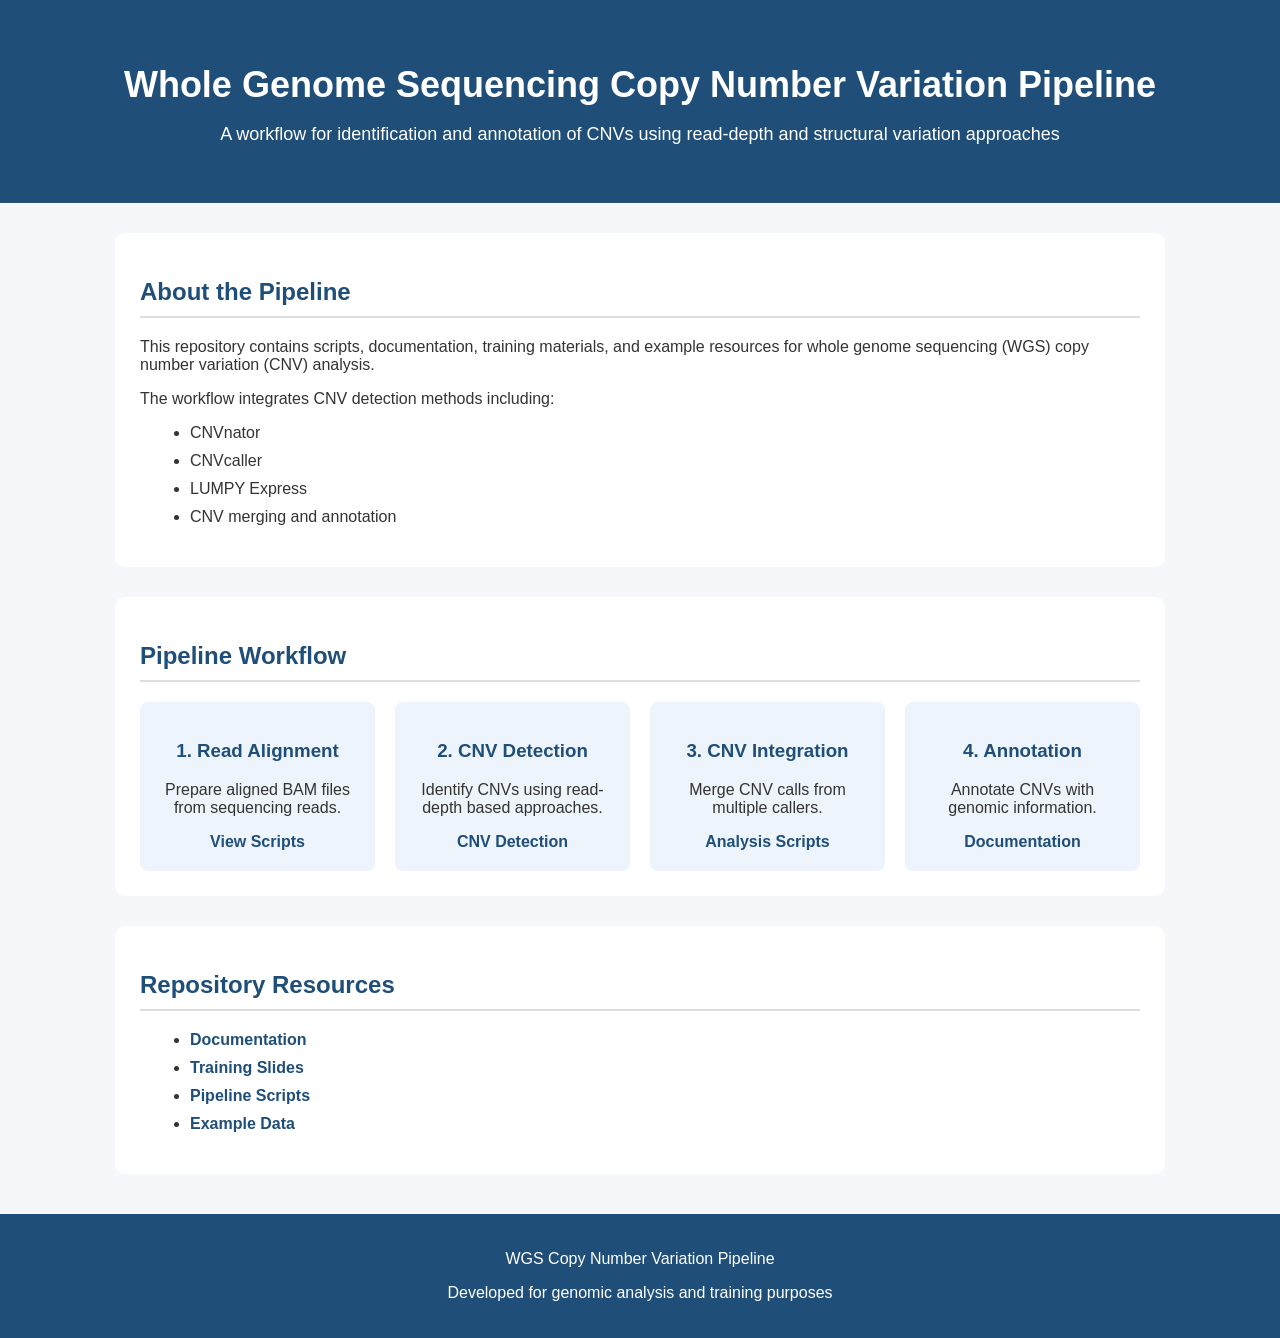
==== index.html @ bda38563 "Update index.html" ====
<!DOCTYPE html>
<html lang="en">

<head>
    <meta charset="UTF-8">
    <meta name="viewport" content="width=device-width, initial-scale=1.0">

    <title>WGS Copy Number Variation Pipeline</title>

    <link rel="stylesheet" href="style.css">
</head>


<body>

<header>
    <h1>Whole Genome Sequencing Copy Number Variation Pipeline</h1>
    <p>
        A workflow for identification and annotation of CNVs using
        read-depth and structural variation approaches
    </p>
</header>


<section>

<h2>About the Pipeline</h2>

<p>
This repository contains scripts, documentation, training materials,
and example resources for whole genome sequencing (WGS) copy number
variation (CNV) analysis.
</p>

<p>
The workflow integrates CNV detection methods including:
</p>

<ul>
<li>CNVnator</li>
<li>CNVcaller</li>
<li>LUMPY Express</li>
<li>CNV merging and annotation</li>
</ul>

</section>



<section>

<h2>Pipeline Workflow</h2>

<div class="workflow">

<div>
<h3>1. Read Alignment</h3>
<p>
Prepare aligned BAM files from sequencing reads.
</p>
<a href="scripts/">View Scripts</a>
</div>


<div>
    <h3>2. CNV Detection</h3>
    <p>
        Identify CNVs using read-depth based approaches.
    </p>
    <a href="detection/index.html">
        CNV Detection
    </a>
</div>



<div>
<h3>3. CNV Integration</h3>
<p>
Merge CNV calls from multiple callers.
</p>
<a href="scripts/">Analysis Scripts</a>
</div>


<div>
<h3>4. Annotation</h3>
<p>
Annotate CNVs with genomic information.
</p>
<a href="docs/">Documentation</a>
</div>


</div>

</section>



<section>

<h2>Repository Resources</h2>

<ul>

<li>
<a href="docs/">
Documentation
</a>
</li>


<li>
<a href="slides/">
Training Slides
</a>
</li>


<li>
<a href="scripts/">
Pipeline Scripts
</a>
</li>


<li>
<a href="data/">
Example Data
</a>
</li>

</ul>

</section>



<footer>

<p>
WGS Copy Number Variation Pipeline
</p>

<p>
Developed for genomic analysis and training purposes
</p>

</footer>


</body>

</html>
---- style.css ----
/* General page styling */

body {
    font-family: Arial, Helvetica, sans-serif;
    margin: 0;
    padding: 0;
    background-color: #f5f7fa;
    color: #333;
}


/* Header */

header {
    background-color: #1f4e79;
    color: white;
    text-align: center;
    padding: 40px 20px;
}


header h1 {
    font-size: 36px;
    margin-bottom: 10px;
}


header p {
    font-size: 18px;
}



/* Sections */

section {
    background: white;
    margin: 30px auto;
    padding: 25px;
    max-width: 1000px;
    border-radius: 10px;
}


h2 {
    color: #1f4e79;
    border-bottom: 2px solid #ddd;
    padding-bottom: 10px;
}



/* Workflow boxes */

.workflow {
    display: grid;
    grid-template-columns: repeat(auto-fit, minmax(220px, 1fr));
    gap: 20px;
}


.workflow div {

    background-color: #eef4fb;
    padding: 20px;
    border-radius: 8px;
    text-align: center;

}


.workflow h3 {

    color: #1f4e79;

}



/* Links */

a {

    color: #1f4e79;
    text-decoration: none;
    font-weight: bold;

}


a:hover {

    text-decoration: underline;

}



/* Lists */

li {

    margin: 10px;

}



/* Footer */

footer {

    text-align: center;
    background-color: #1f4e79;
    color: white;
    padding: 20px;
    margin-top: 40px;

}
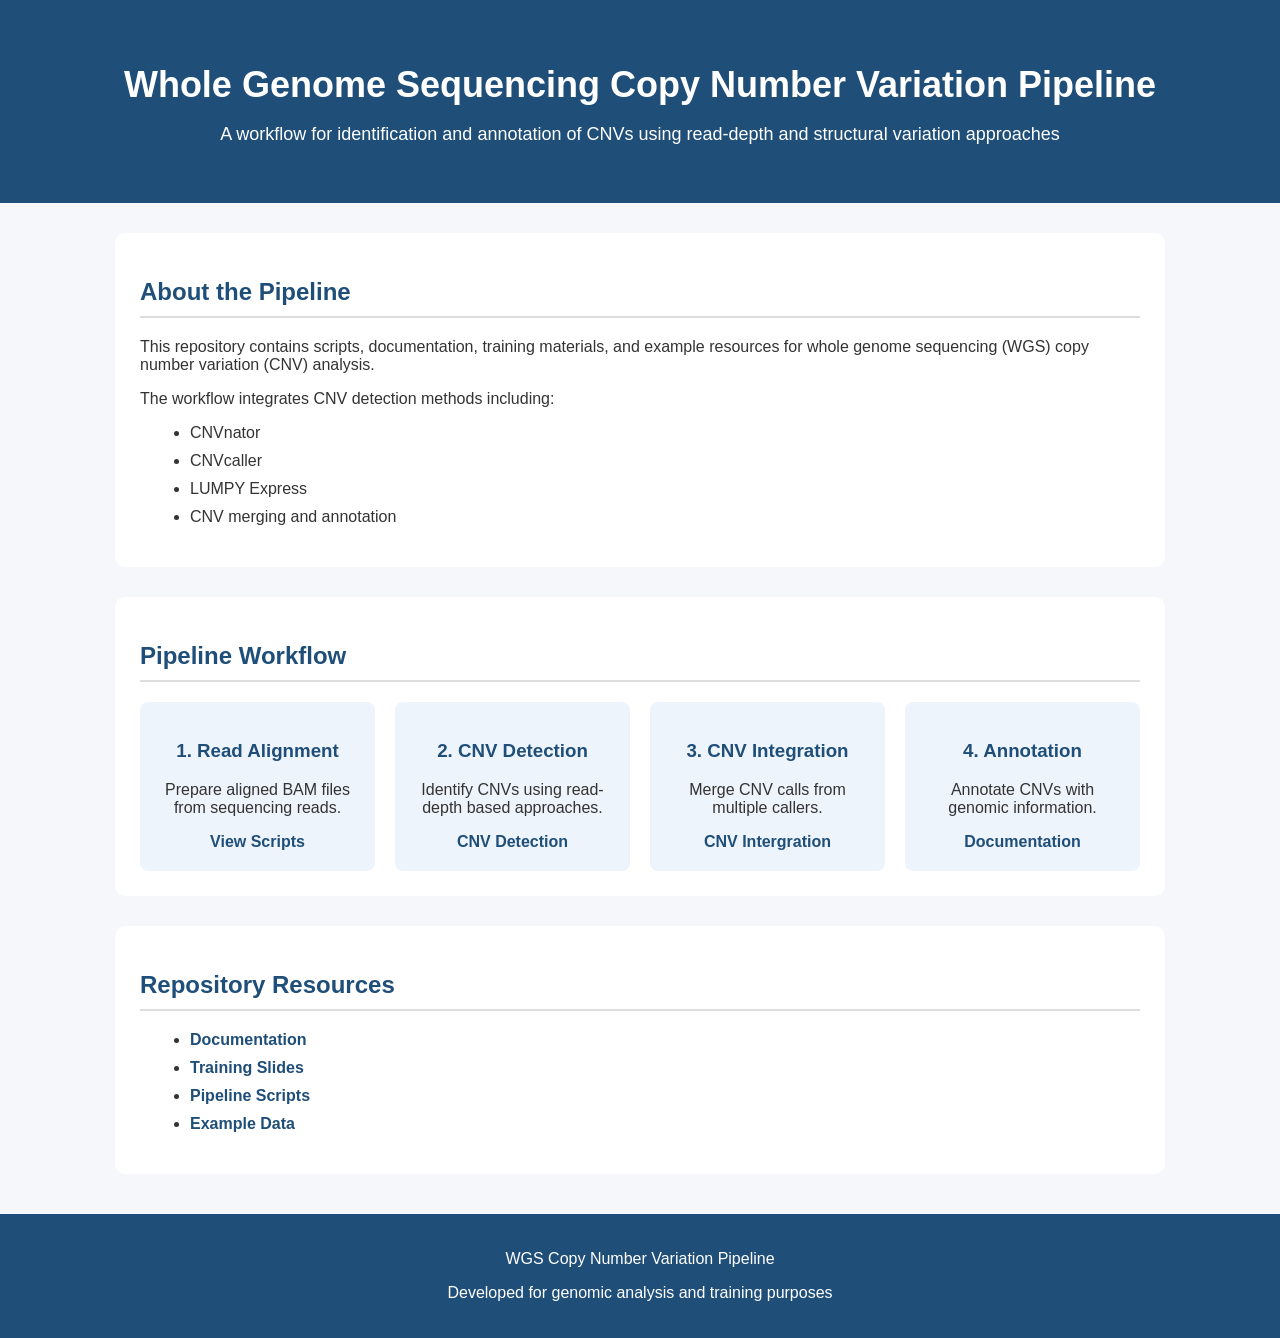
==== commit e7cf1eaa: "Update index.html" ====
--- a/index.html
+++ b/index.html
@@ -79,7 +79,7 @@
 <p>
 Merge CNV calls from multiple callers.
 </p>
-<a href="scripts/">Analysis Scripts</a>
+<a href="intergration/index.html">CNV Intergration</a>
 </div>
 
 
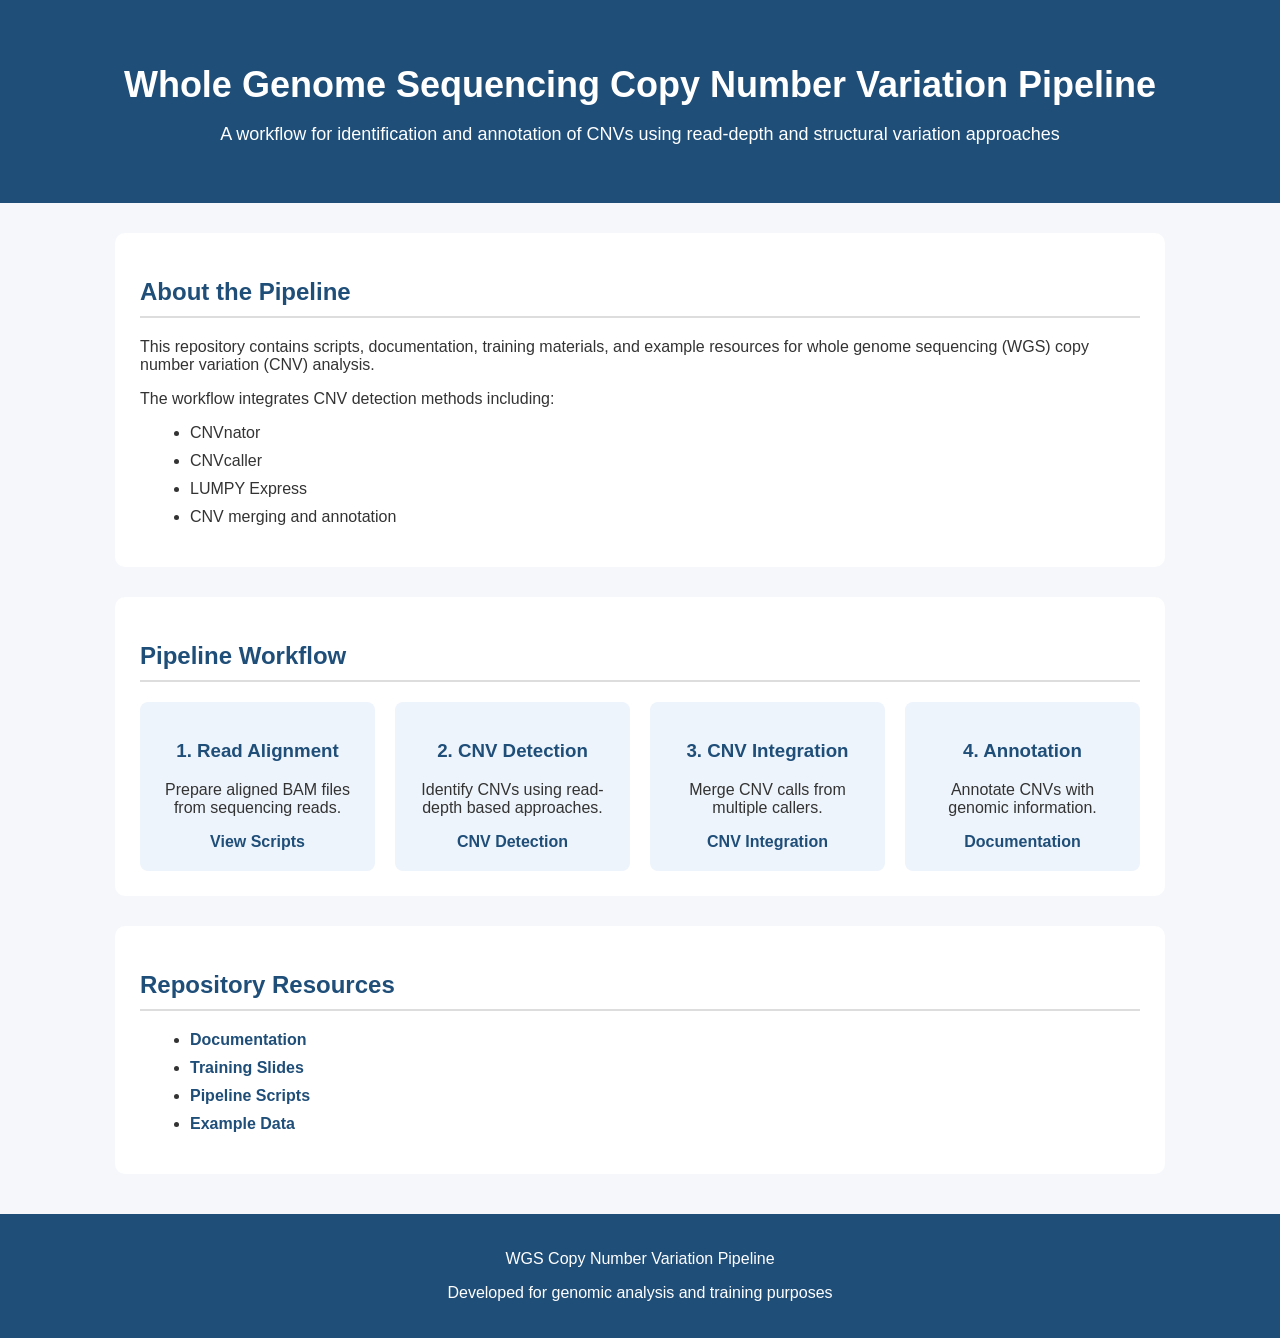
==== commit 2e16fbfe: "Update index.html" ====
--- a/index.html
+++ b/index.html
@@ -79,7 +79,9 @@
 <p>
 Merge CNV calls from multiple callers.
 </p>
-<a href="intergration/index.html">CNV Intergration</a>
+<a href="intergration/index.html">
+    CNV Integration
+</a>
 </div>
 
 
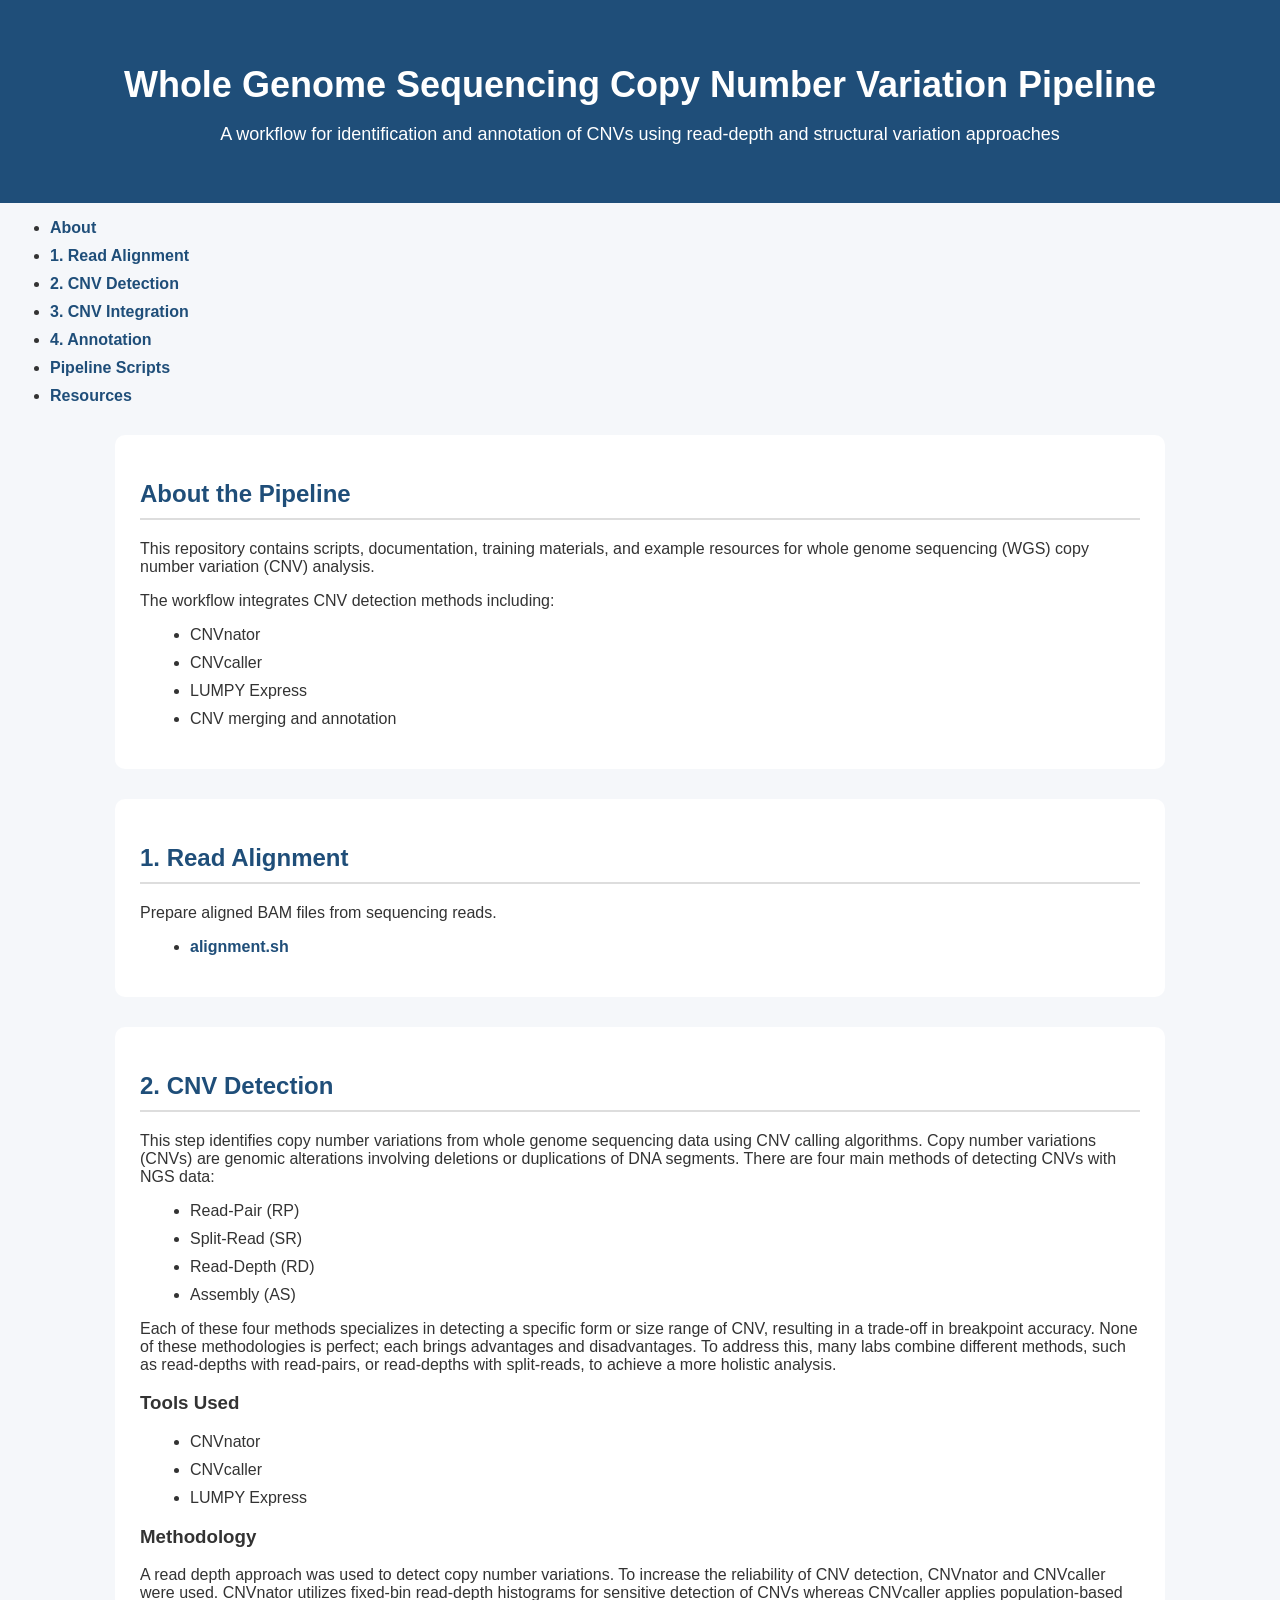
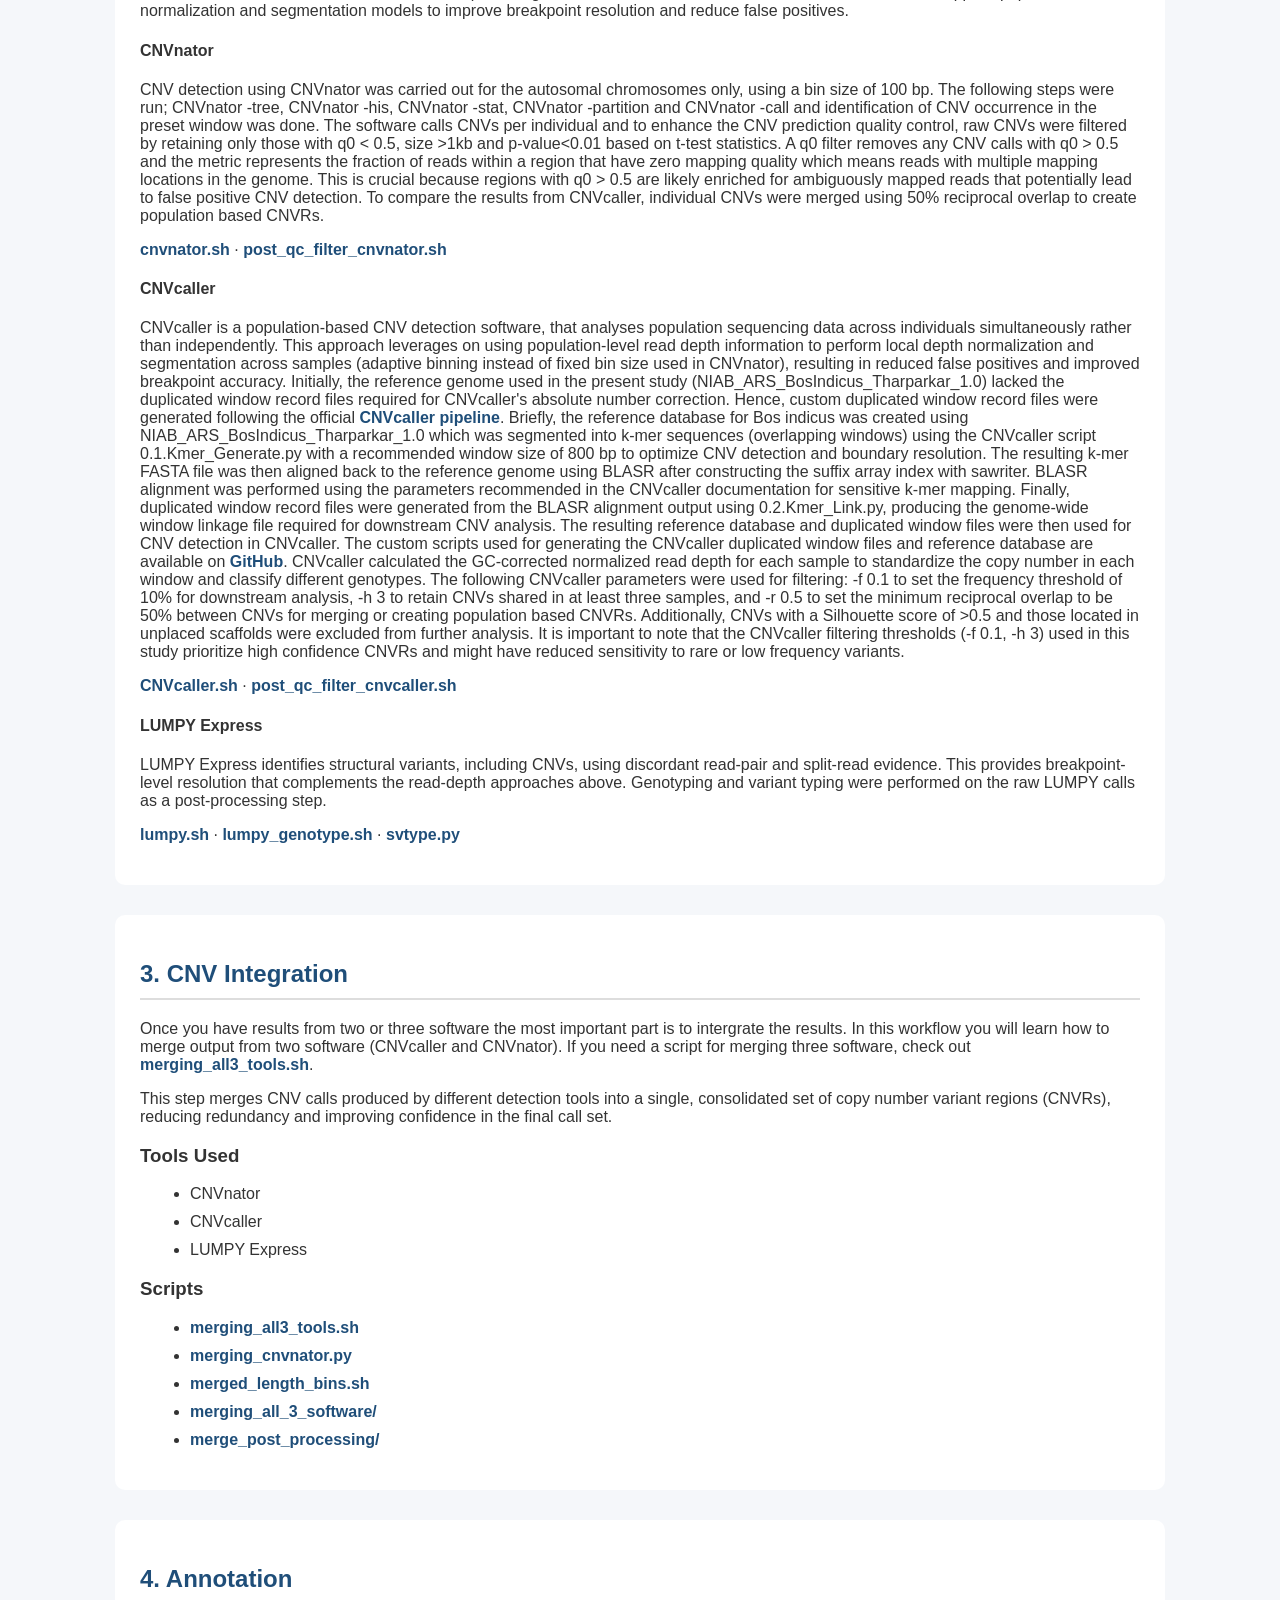
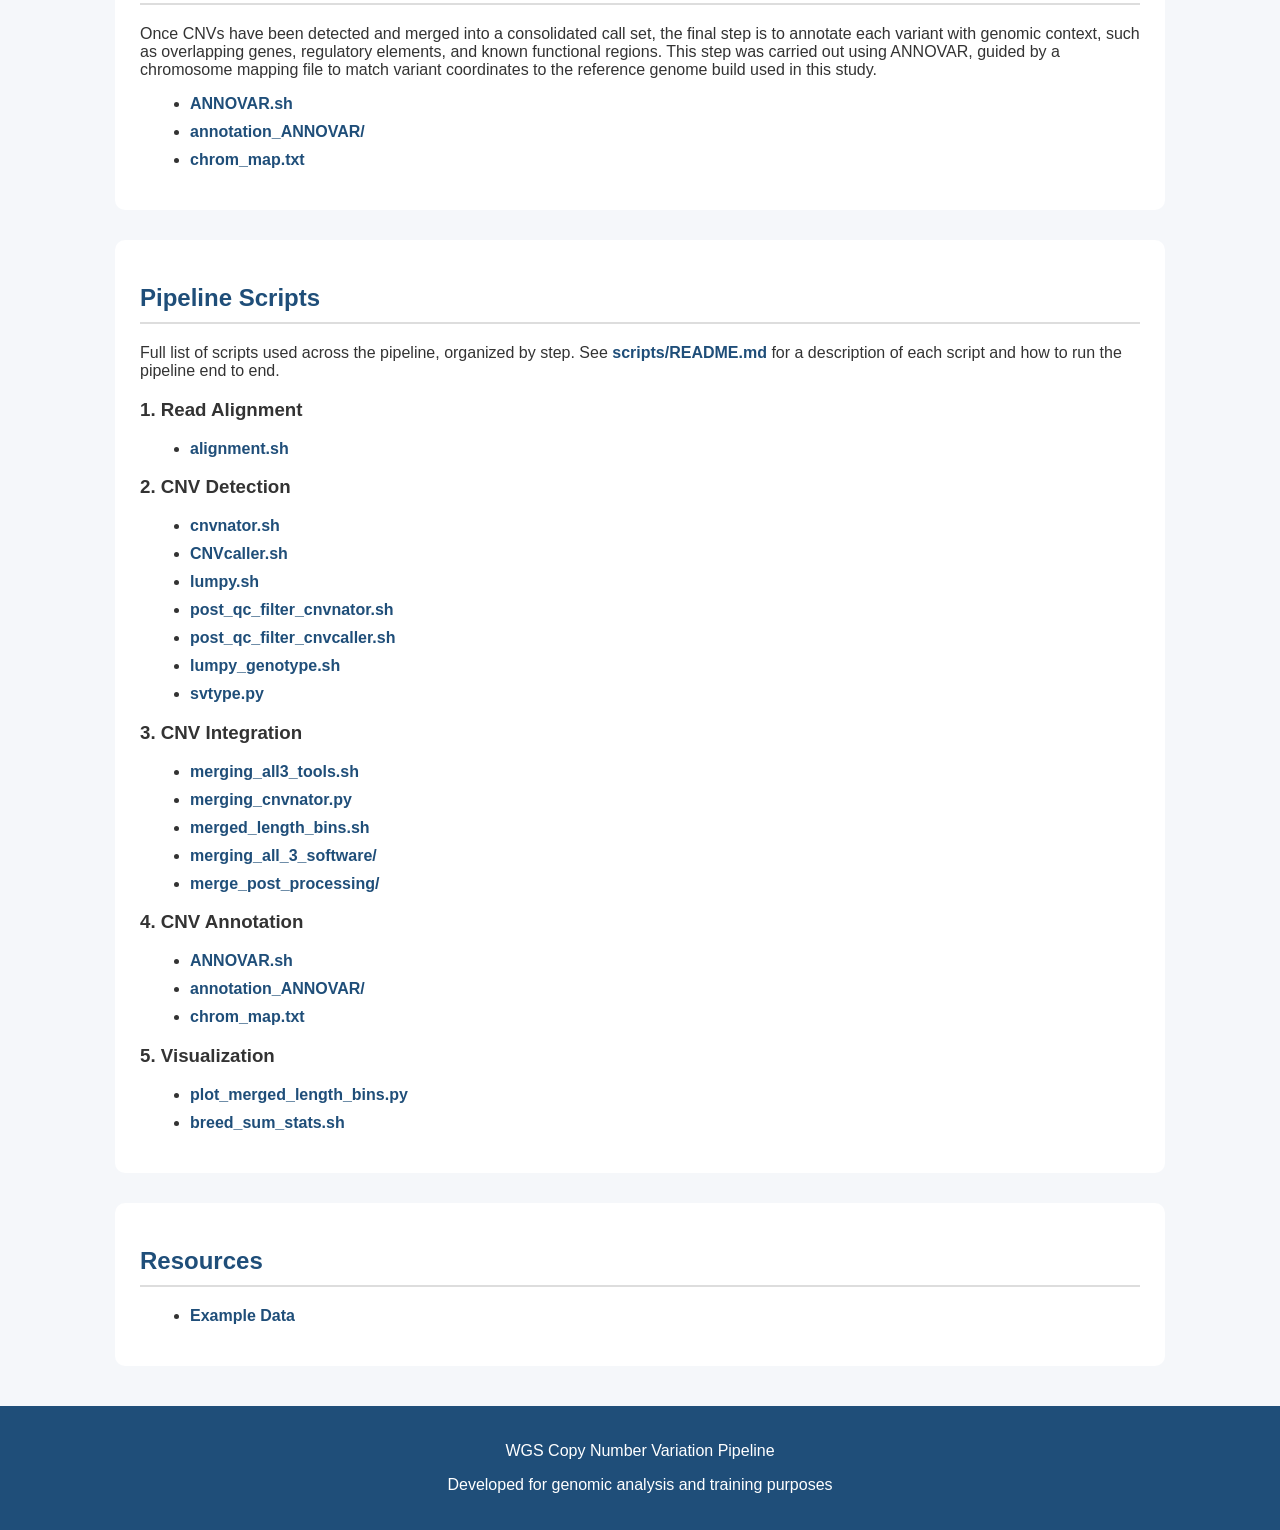
==== commit 277b8b9a: "Update index.html" ====
--- a/index.html
+++ b/index.html
@@ -1,18 +1,12 @@
 <!DOCTYPE html>
 <html lang="en">
-
 <head>
     <meta charset="UTF-8">
     <meta name="viewport" content="width=device-width, initial-scale=1.0">
-
     <title>WGS Copy Number Variation Pipeline</title>
-
     <link rel="stylesheet" href="style.css">
 </head>
-
-
 <body>
-
 <header>
     <h1>Whole Genome Sequencing Copy Number Variation Pipeline</h1>
     <p>
@@ -21,137 +15,266 @@
     </p>
 </header>
 
-
-<section>
-
+<nav>
+    <ul>
+        <li><a href="#about">About</a></li>
+        <li><a href="#read-alignment">1. Read Alignment</a></li>
+        <li><a href="#cnv-detection">2. CNV Detection</a></li>
+        <li><a href="#cnv-integration">3. CNV Integration</a></li>
+        <li><a href="#annotation">4. Annotation</a></li>
+        <li><a href="#scripts">Pipeline Scripts</a></li>
+        <li><a href="#resources">Resources</a></li>
+    </ul>
+</nav>
+
+<section id="about">
 <h2>About the Pipeline</h2>
-
 <p>
 This repository contains scripts, documentation, training materials,
 and example resources for whole genome sequencing (WGS) copy number
 variation (CNV) analysis.
 </p>
-
 <p>
 The workflow integrates CNV detection methods including:
 </p>
-
 <ul>
 <li>CNVnator</li>
 <li>CNVcaller</li>
 <li>LUMPY Express</li>
 <li>CNV merging and annotation</li>
 </ul>
-
-</section>
-
-
-
-<section>
-
-<h2>Pipeline Workflow</h2>
-
-<div class="workflow">
-
-<div>
+</section>
+
+<section id="read-alignment">
+<h2>1. Read Alignment</h2>
+<p>
+Prepare aligned BAM files from sequencing reads.
+</p>
+<ul>
+<li><a href="scripts/alignment.sh">alignment.sh</a></li>
+</ul>
+</section>
+
+<section id="cnv-detection">
+<h2>2. CNV Detection</h2>
+<p>
+This step identifies copy number variations from whole genome sequencing
+data using CNV calling algorithms. Copy number variations (CNVs) are
+genomic alterations involving deletions or duplications of DNA segments.
+There are four main methods of detecting CNVs with NGS data:
+</p>
+<ul>
+<li>Read-Pair (RP)</li>
+<li>Split-Read (SR)</li>
+<li>Read-Depth (RD)</li>
+<li>Assembly (AS)</li>
+</ul>
+<p>
+Each of these four methods specializes in detecting a specific form or size range of CNV,
+resulting in a trade-off in breakpoint accuracy. None of these methodologies is perfect;
+each brings advantages and disadvantages. To address this, many labs combine different methods,
+such as read-depths with read-pairs, or read-depths with split-reads, to achieve a more holistic analysis.
+</p>
+
+<h3>Tools Used</h3>
+<ul>
+<li>CNVnator</li>
+<li>CNVcaller</li>
+<li>LUMPY Express</li>
+</ul>
+
+<h3>Methodology</h3>
+<p>
+A read depth approach was used to detect copy number variations. To increase the
+reliability of CNV detection, CNVnator and CNVcaller were used. CNVnator utilizes
+fixed-bin read-depth histograms for sensitive detection of CNVs whereas CNVcaller
+applies population-based normalization and segmentation models to improve breakpoint
+resolution and reduce false positives.
+</p>
+
+<h4>CNVnator</h4>
+<p>
+CNV detection using CNVnator was carried out for the autosomal chromosomes only, using a bin
+size of 100 bp. The following steps were run; CNVnator -tree, CNVnator -his, CNVnator -stat,
+CNVnator -partition and CNVnator -call and identification of CNV occurrence in the preset
+window was done. The software calls CNVs per individual and to enhance the CNV prediction
+quality control, raw CNVs were filtered by retaining only those with q0 &lt; 0.5, size &gt;1kb
+and p-value&lt;0.01 based on t-test statistics. A q0 filter removes any CNV calls with q0 &gt; 0.5
+and the metric represents the fraction of reads within a region that have zero mapping quality
+which means reads with multiple mapping locations in the genome. This is crucial because regions
+with q0 &gt; 0.5 are likely enriched for ambiguously mapped reads that potentially lead to false
+positive CNV detection. To compare the results from CNVcaller, individual CNVs were merged using
+50% reciprocal overlap to create population based CNVRs.
+</p>
+<p>
+<a href="scripts/cnvnator.sh">cnvnator.sh</a> &middot;
+<a href="scripts/post_qc_filter_cnvnator.sh">post_qc_filter_cnvnator.sh</a>
+</p>
+
+<h4>CNVcaller</h4>
+<p>
+CNVcaller is a population-based CNV detection software, that analyses population sequencing data
+across individuals simultaneously rather than independently. This approach leverages on using
+population-level read depth information to perform local depth normalization and segmentation
+across samples (adaptive binning instead of fixed bin size used in CNVnator), resulting in reduced
+false positives and improved breakpoint accuracy. Initially, the reference genome used in the
+present study (NIAB_ARS_BosIndicus_Tharparkar_1.0) lacked the duplicated window record files
+required for CNVcaller's absolute number correction. Hence, custom duplicated window record files
+were generated following the official
+<a href="https://github.com/JiangYuLab/CNVcaller" target="_blank" rel="noopener">CNVcaller pipeline</a>.
+Briefly, the reference database for Bos indicus was created using NIAB_ARS_BosIndicus_Tharparkar_1.0
+which was segmented into k-mer sequences (overlapping windows) using the CNVcaller script
+0.1.Kmer_Generate.py with a recommended window size of 800 bp to optimize CNV detection and
+boundary resolution. The resulting k-mer FASTA file was then aligned back to the reference genome
+using BLASR after constructing the suffix array index with sawriter. BLASR alignment was performed
+using the parameters recommended in the CNVcaller documentation for sensitive k-mer mapping.
+Finally, duplicated window record files were generated from the BLASR alignment output using
+0.2.Kmer_Link.py, producing the genome-wide window linkage file required for downstream CNV
+analysis. The resulting reference database and duplicated window files were then used for CNV
+detection in CNVcaller. The custom scripts used for generating the CNVcaller duplicated window
+files and reference database are available on
+<a href="https://github.com/tafarakundai/cnvcaller-custom-reference-db" target="_blank" rel="noopener">GitHub</a>.
+CNVcaller calculated the GC-corrected normalized read depth for each sample to standardize the
+copy number in each window and classify different genotypes. The following CNVcaller parameters
+were used for filtering: -f 0.1 to set the frequency threshold of 10% for downstream analysis,
+-h 3 to retain CNVs shared in at least three samples, and -r 0.5 to set the minimum reciprocal
+overlap to be 50% between CNVs for merging or creating population based CNVRs. Additionally, CNVs
+with a Silhouette score of &gt;0.5 and those located in unplaced scaffolds were excluded from
+further analysis. It is important to note that the CNVcaller filtering thresholds (-f 0.1, -h 3)
+used in this study prioritize high confidence CNVRs and might have reduced sensitivity to rare or
+low frequency variants.
+</p>
+<p>
+<a href="scripts/CNVcaller.sh">CNVcaller.sh</a> &middot;
+<a href="scripts/post_qc_filter_cnvcaller.sh">post_qc_filter_cnvcaller.sh</a>
+</p>
+
+<h4>LUMPY Express</h4>
+<p>
+LUMPY Express identifies structural variants, including CNVs, using discordant read-pair
+and split-read evidence. This provides breakpoint-level resolution that complements the
+read-depth approaches above. Genotyping and variant typing were performed on the raw LUMPY
+calls as a post-processing step.
+</p>
+<p>
+<a href="scripts/lumpy.sh">lumpy.sh</a> &middot;
+<a href="scripts/lumpy_genotype.sh">lumpy_genotype.sh</a> &middot;
+<a href="scripts/svtype.py">svtype.py</a>
+</p>
+</section>
+
+<section id="cnv-integration">
+<h2>3. CNV Integration</h2>
+<p>
+Once you have results from two or three software the most important part is to intergrate the results.
+In this workflow you will learn how to merge output from two software (CNVcaller and CNVnator).
+If you need a script for merging three software, check out
+<a href="scripts/merging_all3_tools.sh">merging_all3_tools.sh</a>.
+</p>
+<p>
+This step merges CNV calls produced by different detection tools into a
+single, consolidated set of copy number variant regions (CNVRs), reducing
+redundancy and improving confidence in the final call set.
+</p>
+
+<h3>Tools Used</h3>
+<ul>
+<li>CNVnator</li>
+<li>CNVcaller</li>
+<li>LUMPY Express</li>
+</ul>
+
+<h3>Scripts</h3>
+<ul>
+<li><a href="scripts/merging_all3_tools.sh">merging_all3_tools.sh</a></li>
+<li><a href="scripts/merging_cnvnator.py">merging_cnvnator.py</a></li>
+<li><a href="scripts/merged_length_bins.sh">merged_length_bins.sh</a></li>
+<li><a href="scripts/merging_all_3_software/">merging_all_3_software/</a></li>
+<li><a href="scripts/merge_post_processing/">merge_post_processing/</a></li>
+</ul>
+</section>
+
+<section id="annotation">
+<h2>4. Annotation</h2>
+<p>
+Once CNVs have been detected and merged into a consolidated call set, the final
+step is to annotate each variant with genomic context, such as overlapping genes,
+regulatory elements, and known functional regions. This step was carried out
+using ANNOVAR, guided by a chromosome mapping file to match variant coordinates
+to the reference genome build used in this study.
+</p>
+<ul>
+<li><a href="scripts/ANNOVAR.sh">ANNOVAR.sh</a></li>
+<li><a href="scripts/annotation_ANNOVAR/">annotation_ANNOVAR/</a></li>
+<li><a href="scripts/chrom_map.txt">chrom_map.txt</a></li>
+</ul>
+</section>
+
+<section id="scripts">
+<h2>Pipeline Scripts</h2>
+<p>
+Full list of scripts used across the pipeline, organized by step.
+See <a href="scripts/README.md">scripts/README.md</a> for a description
+of each script and how to run the pipeline end to end.
+</p>
+
 <h3>1. Read Alignment</h3>
-<p>
-Prepare aligned BAM files from sequencing reads.
-</p>
-<a href="scripts/">View Scripts</a>
-</div>
-
-
-<div>
-    <h3>2. CNV Detection</h3>
-    <p>
-        Identify CNVs using read-depth based approaches.
-    </p>
-    <a href="detection/index.html">
-        CNV Detection
-    </a>
-</div>
-
-
-
-<div>
+<ul>
+<li><a href="scripts/alignment.sh">alignment.sh</a></li>
+</ul>
+
+<h3>2. CNV Detection</h3>
+<ul>
+<li><a href="scripts/cnvnator.sh">cnvnator.sh</a></li>
+<li><a href="scripts/CNVcaller.sh">CNVcaller.sh</a></li>
+<li><a href="scripts/lumpy.sh">lumpy.sh</a></li>
+<li><a href="scripts/post_qc_filter_cnvnator.sh">post_qc_filter_cnvnator.sh</a></li>
+<li><a href="scripts/post_qc_filter_cnvcaller.sh">post_qc_filter_cnvcaller.sh</a></li>
+<li><a href="scripts/lumpy_genotype.sh">lumpy_genotype.sh</a></li>
+<li><a href="scripts/svtype.py">svtype.py</a></li>
+</ul>
+
 <h3>3. CNV Integration</h3>
-<p>
-Merge CNV calls from multiple callers.
-</p>
-<a href="intergration/index.html">
-    CNV Integration
-</a>
-</div>
-
-
-<div>
-<h3>4. Annotation</h3>
-<p>
-Annotate CNVs with genomic information.
-</p>
-<a href="docs/">Documentation</a>
-</div>
-
-
-</div>
-
-</section>
-
-
-
-<section>
-
-<h2>Repository Resources</h2>
-
-<ul>
-
-<li>
-<a href="docs/">
-Documentation
-</a>
-</li>
-
-
-<li>
-<a href="slides/">
-Training Slides
-</a>
-</li>
-
-
-<li>
-<a href="scripts/">
-Pipeline Scripts
-</a>
-</li>
-
-
+<ul>
+<li><a href="scripts/merging_all3_tools.sh">merging_all3_tools.sh</a></li>
+<li><a href="scripts/merging_cnvnator.py">merging_cnvnator.py</a></li>
+<li><a href="scripts/merged_length_bins.sh">merged_length_bins.sh</a></li>
+<li><a href="scripts/merging_all_3_software/">merging_all_3_software/</a></li>
+<li><a href="scripts/merge_post_processing/">merge_post_processing/</a></li>
+</ul>
+
+<h3>4. CNV Annotation</h3>
+<ul>
+<li><a href="scripts/ANNOVAR.sh">ANNOVAR.sh</a></li>
+<li><a href="scripts/annotation_ANNOVAR/">annotation_ANNOVAR/</a></li>
+<li><a href="scripts/chrom_map.txt">chrom_map.txt</a></li>
+</ul>
+
+<h3>5. Visualization</h3>
+<ul>
+<li><a href="scripts/plot_merged_length_bins.py">plot_merged_length_bins.py</a></li>
+<li><a href="scripts/breed_sum_stats.sh">breed_sum_stats.sh</a></li>
+</ul>
+</section>
+
+<section id="resources">
+<h2>Resources</h2>
+<ul>
 <li>
 <a href="data/">
 Example Data
 </a>
 </li>
-
-</ul>
-
-</section>
-
-
+</ul>
+</section>
 
 <footer>
-
 <p>
 WGS Copy Number Variation Pipeline
 </p>
-
 <p>
 Developed for genomic analysis and training purposes
 </p>
-
 </footer>
-
-
 </body>
-
 </html>
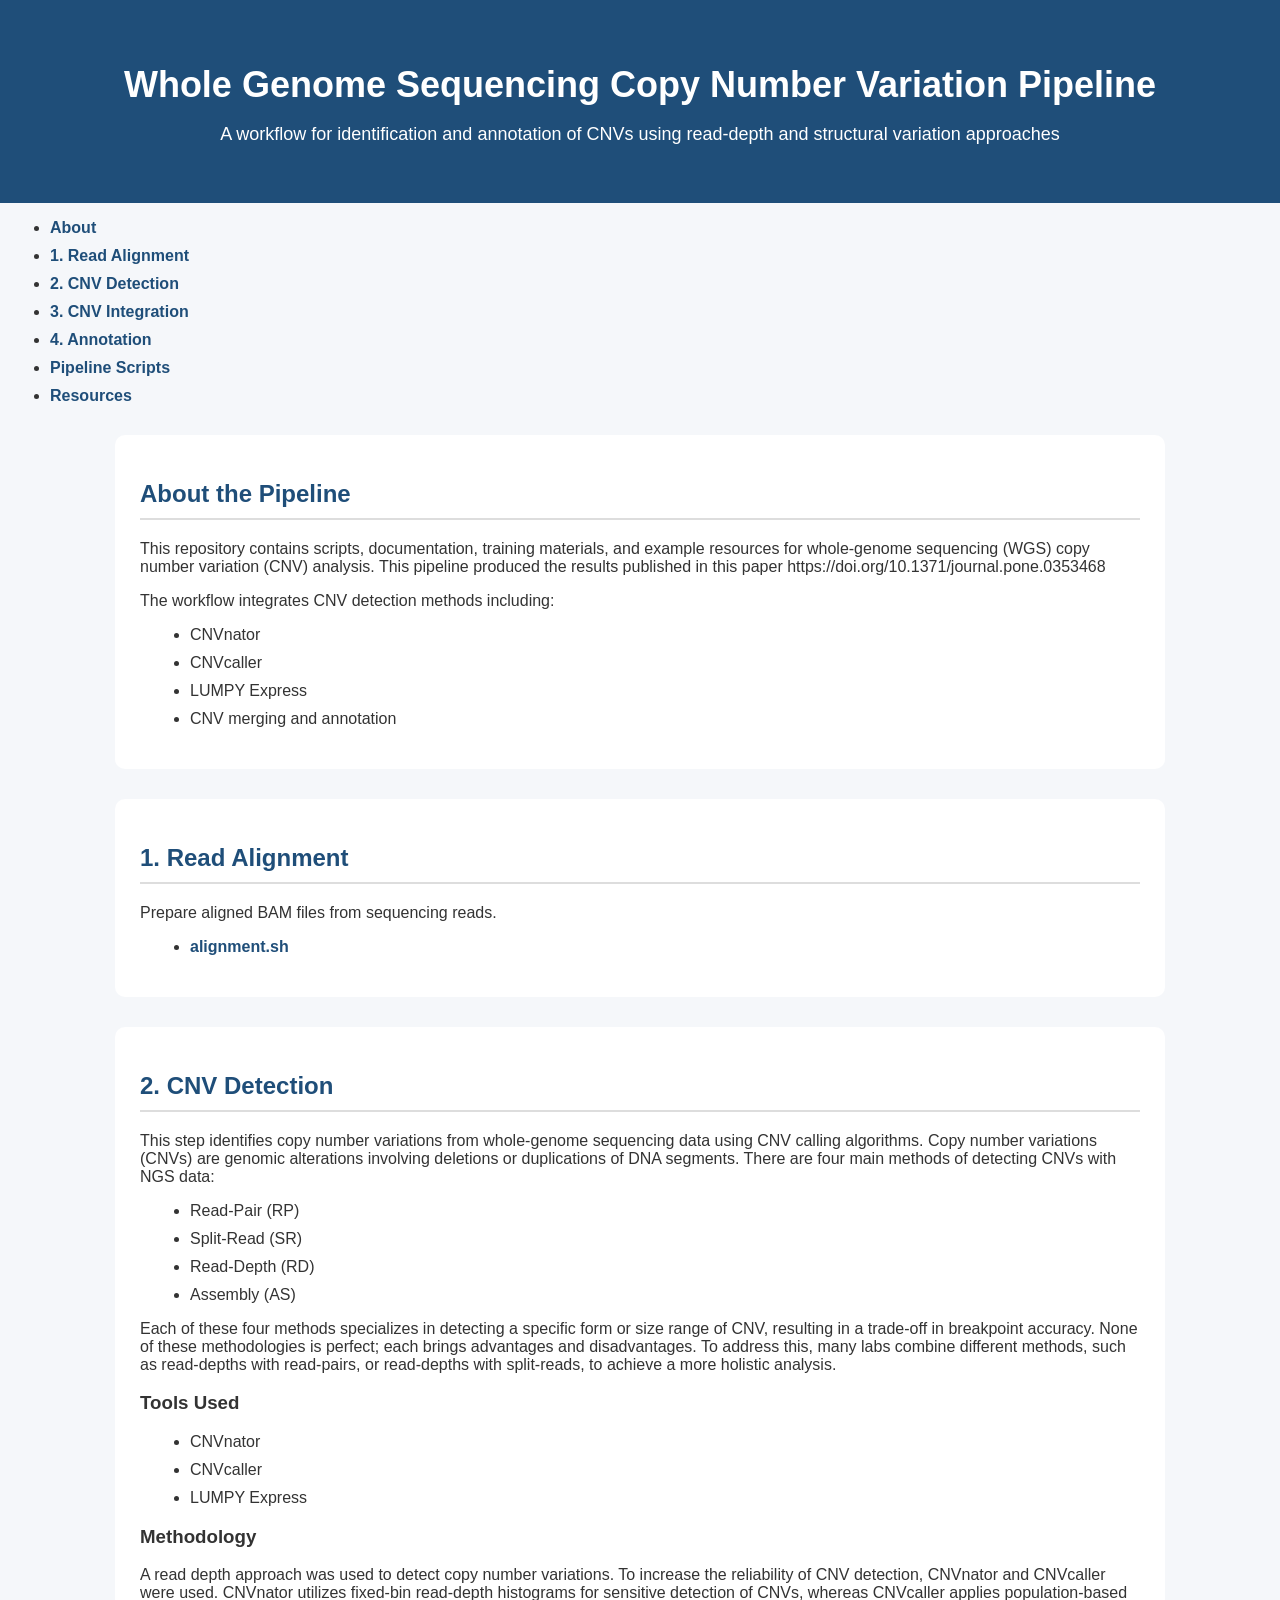
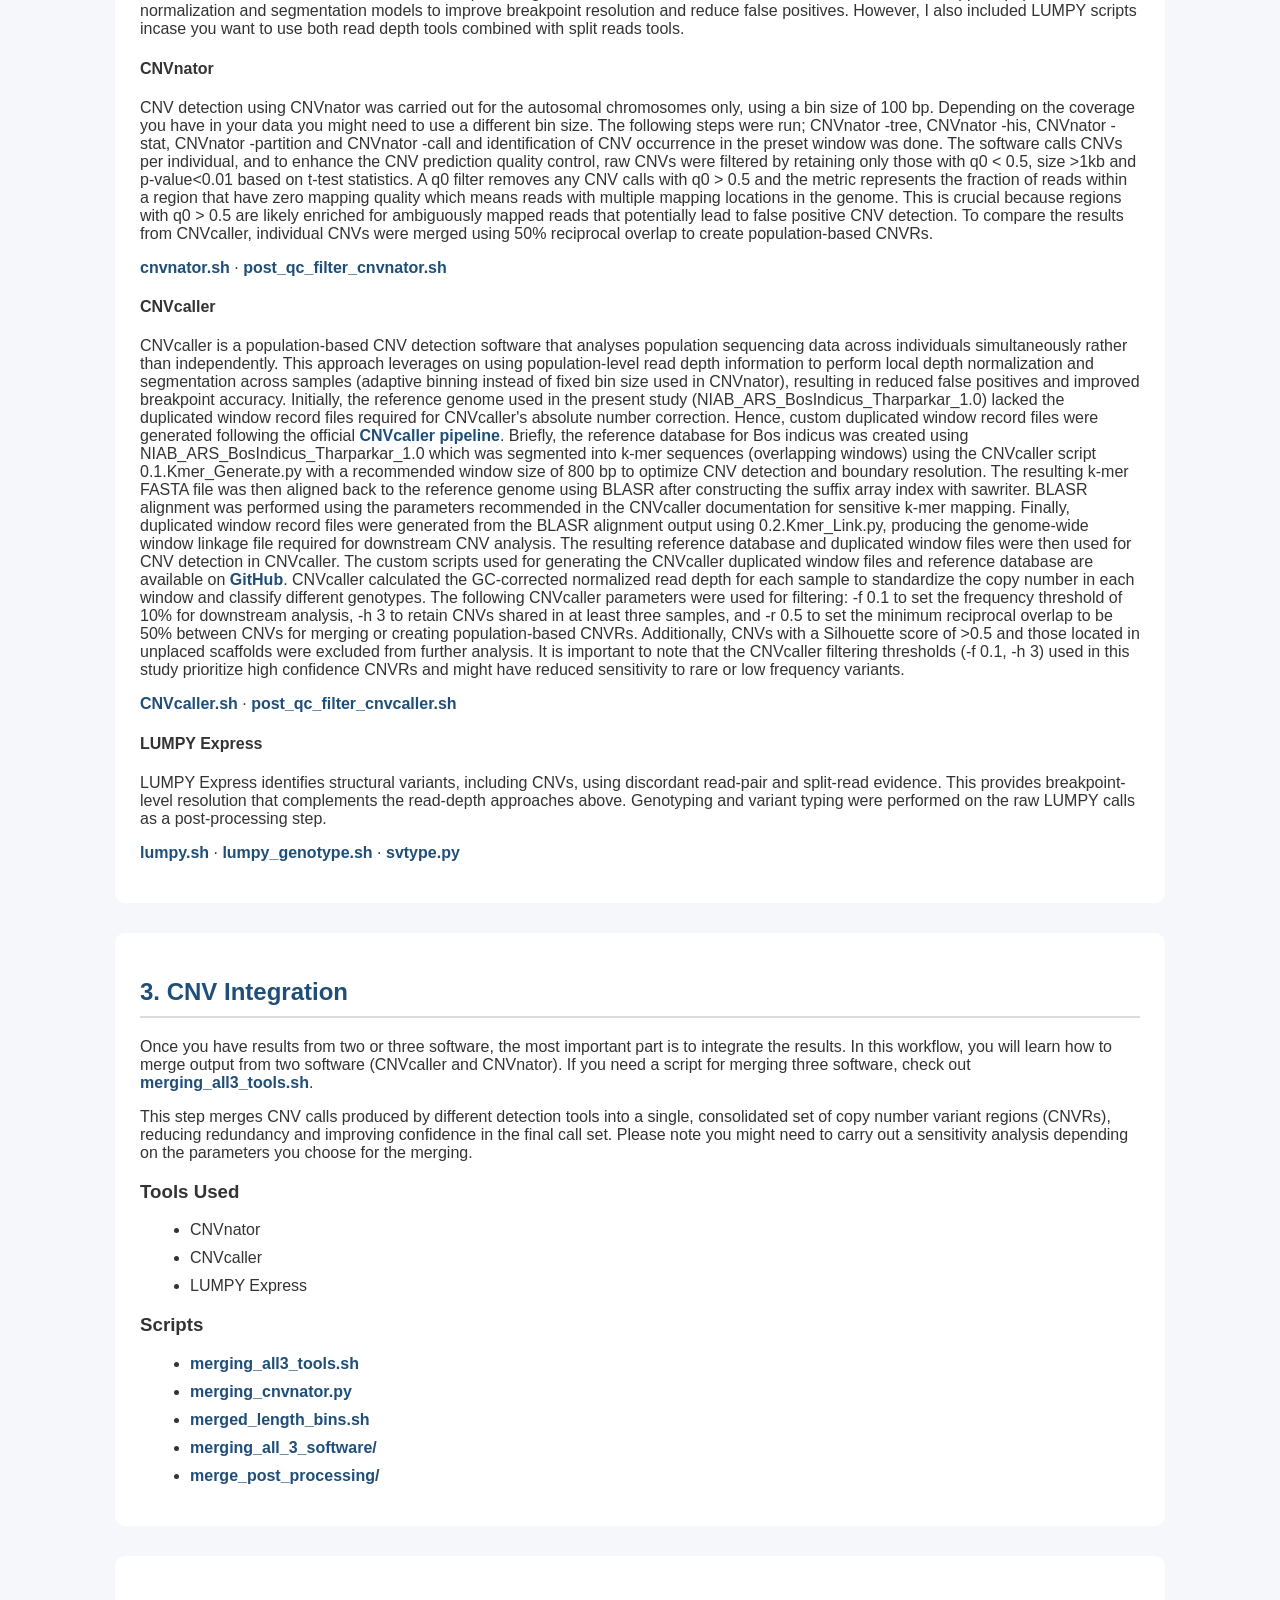
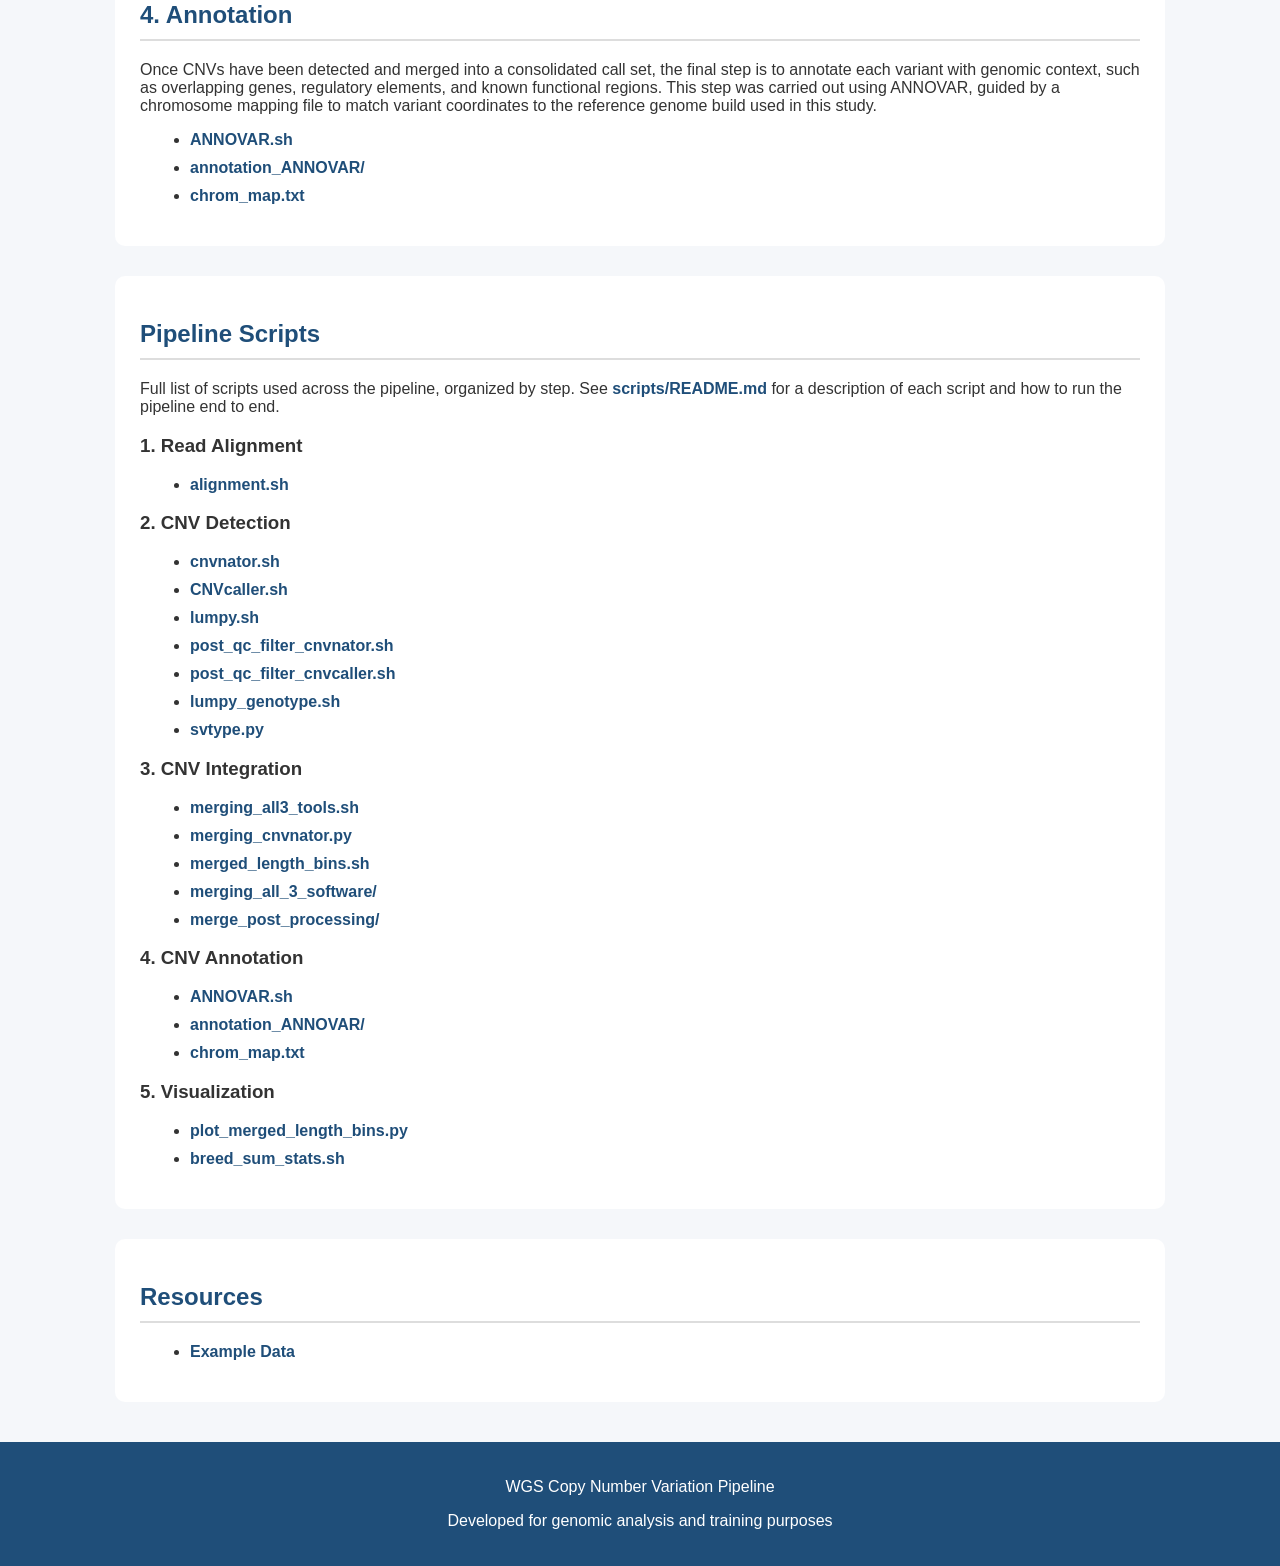
==== commit 53caa0e0: "Update index.html" ====
--- a/index.html
+++ b/index.html
@@ -31,8 +31,8 @@
 <h2>About the Pipeline</h2>
 <p>
 This repository contains scripts, documentation, training materials,
-and example resources for whole genome sequencing (WGS) copy number
-variation (CNV) analysis.
+and example resources for whole-genome sequencing (WGS) copy number
+variation (CNV) analysis. This pipeline produced the results published in this paper https://doi.org/10.1371/journal.pone.0353468 
 </p>
 <p>
 The workflow integrates CNV detection methods including:
@@ -58,7 +58,7 @@
 <section id="cnv-detection">
 <h2>2. CNV Detection</h2>
 <p>
-This step identifies copy number variations from whole genome sequencing
+This step identifies copy number variations from whole-genome sequencing
 data using CNV calling algorithms. Copy number variations (CNVs) are
 genomic alterations involving deletions or duplications of DNA segments.
 There are four main methods of detecting CNVs with NGS data:
@@ -87,24 +87,24 @@
 <p>
 A read depth approach was used to detect copy number variations. To increase the
 reliability of CNV detection, CNVnator and CNVcaller were used. CNVnator utilizes
-fixed-bin read-depth histograms for sensitive detection of CNVs whereas CNVcaller
+fixed-bin read-depth histograms for sensitive detection of CNVs, whereas CNVcaller
 applies population-based normalization and segmentation models to improve breakpoint
-resolution and reduce false positives.
+resolution and reduce false positives. However, I also included LUMPY scripts incase you want to use both read depth tools combined with split reads tools. 
 </p>
 
 <h4>CNVnator</h4>
 <p>
 CNV detection using CNVnator was carried out for the autosomal chromosomes only, using a bin
-size of 100 bp. The following steps were run; CNVnator -tree, CNVnator -his, CNVnator -stat,
+size of 100 bp. Depending on the coverage you have in your data you might need to use a different bin size. The following steps were run; CNVnator -tree, CNVnator -his, CNVnator -stat,
 CNVnator -partition and CNVnator -call and identification of CNV occurrence in the preset
-window was done. The software calls CNVs per individual and to enhance the CNV prediction
+window was done. The software calls CNVs per individual, and to enhance the CNV prediction
 quality control, raw CNVs were filtered by retaining only those with q0 &lt; 0.5, size &gt;1kb
 and p-value&lt;0.01 based on t-test statistics. A q0 filter removes any CNV calls with q0 &gt; 0.5
 and the metric represents the fraction of reads within a region that have zero mapping quality
 which means reads with multiple mapping locations in the genome. This is crucial because regions
 with q0 &gt; 0.5 are likely enriched for ambiguously mapped reads that potentially lead to false
 positive CNV detection. To compare the results from CNVcaller, individual CNVs were merged using
-50% reciprocal overlap to create population based CNVRs.
+50% reciprocal overlap to create population-based CNVRs.
 </p>
 <p>
 <a href="scripts/cnvnator.sh">cnvnator.sh</a> &middot;
@@ -113,7 +113,7 @@
 
 <h4>CNVcaller</h4>
 <p>
-CNVcaller is a population-based CNV detection software, that analyses population sequencing data
+CNVcaller is a population-based CNV detection software that analyses population sequencing data
 across individuals simultaneously rather than independently. This approach leverages on using
 population-level read depth information to perform local depth normalization and segmentation
 across samples (adaptive binning instead of fixed bin size used in CNVnator), resulting in reduced
@@ -135,10 +135,10 @@
 files and reference database are available on
 <a href="https://github.com/tafarakundai/cnvcaller-custom-reference-db" target="_blank" rel="noopener">GitHub</a>.
 CNVcaller calculated the GC-corrected normalized read depth for each sample to standardize the
-copy number in each window and classify different genotypes. The following CNVcaller parameters
-were used for filtering: -f 0.1 to set the frequency threshold of 10% for downstream analysis,
+copy number in each window and classify different genotypes.
+The following CNVcaller parameters were used for filtering: -f 0.1 to set the frequency threshold of 10% for downstream analysis,
 -h 3 to retain CNVs shared in at least three samples, and -r 0.5 to set the minimum reciprocal
-overlap to be 50% between CNVs for merging or creating population based CNVRs. Additionally, CNVs
+overlap to be 50% between CNVs for merging or creating population-based CNVRs. Additionally, CNVs
 with a Silhouette score of &gt;0.5 and those located in unplaced scaffolds were excluded from
 further analysis. It is important to note that the CNVcaller filtering thresholds (-f 0.1, -h 3)
 used in this study prioritize high confidence CNVRs and might have reduced sensitivity to rare or
@@ -166,8 +166,8 @@
 <section id="cnv-integration">
 <h2>3. CNV Integration</h2>
 <p>
-Once you have results from two or three software the most important part is to intergrate the results.
-In this workflow you will learn how to merge output from two software (CNVcaller and CNVnator).
+Once you have results from two or three software, the most important part is to integrate the results.
+In this workflow, you will learn how to merge output from two software (CNVcaller and CNVnator).
 If you need a script for merging three software, check out
 <a href="scripts/merging_all3_tools.sh">merging_all3_tools.sh</a>.
 </p>
@@ -175,6 +175,7 @@
 This step merges CNV calls produced by different detection tools into a
 single, consolidated set of copy number variant regions (CNVRs), reducing
 redundancy and improving confidence in the final call set.
+Please note you might need to carry out a sensitivity analysis depending on the parameters you choose for the merging.
 </p>
 
 <h3>Tools Used</h3>
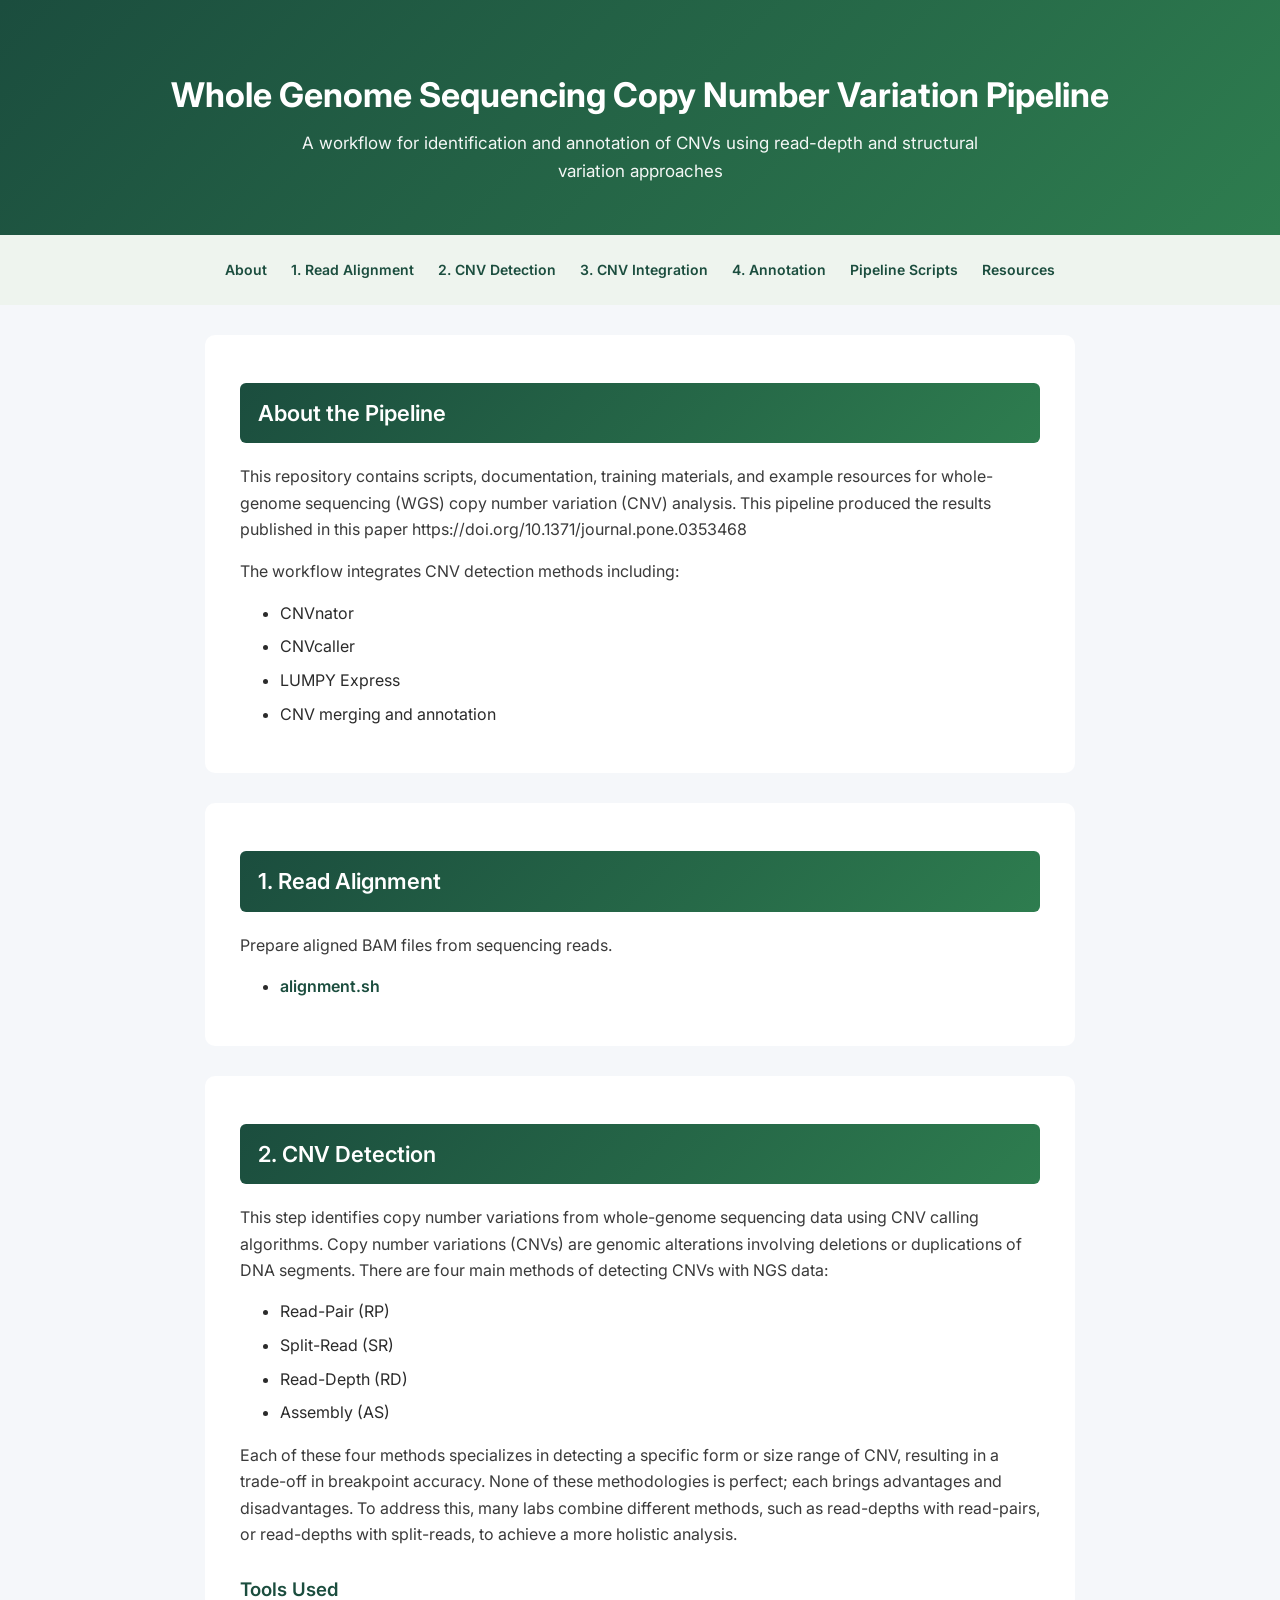
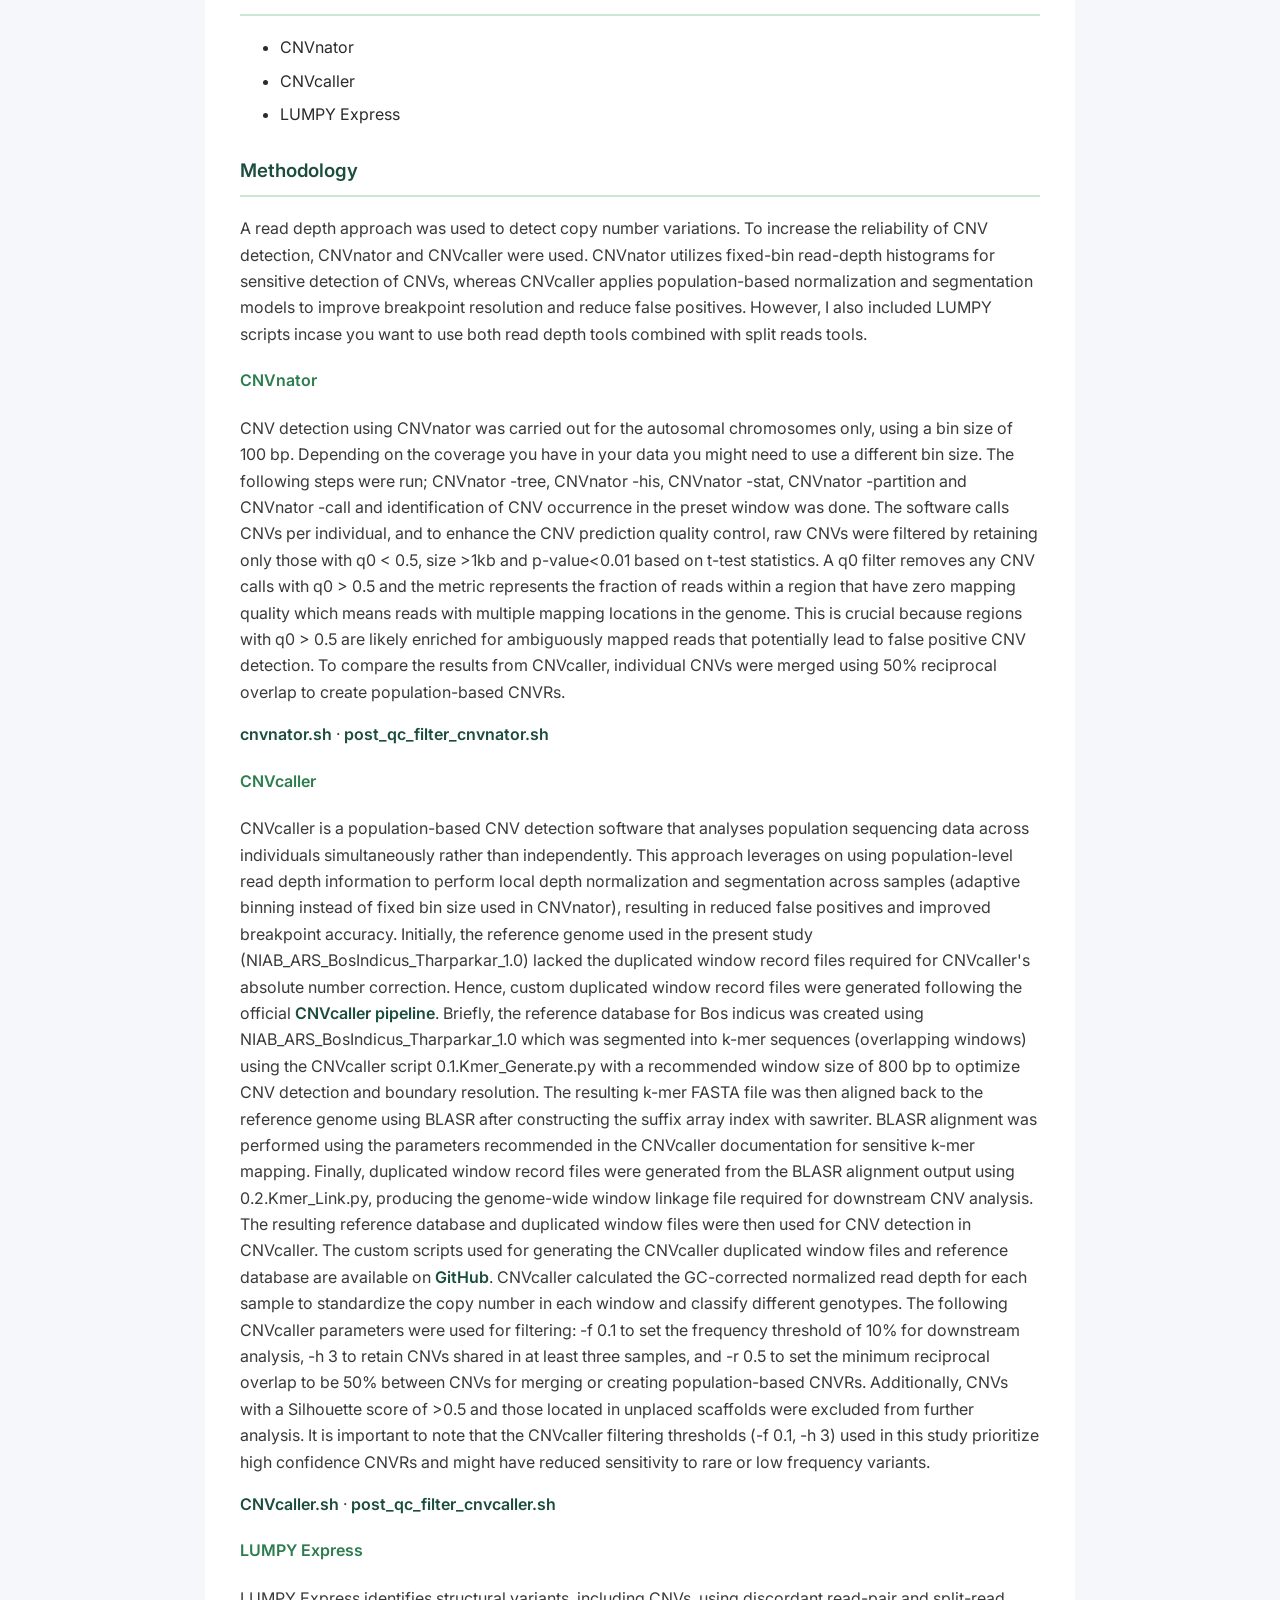
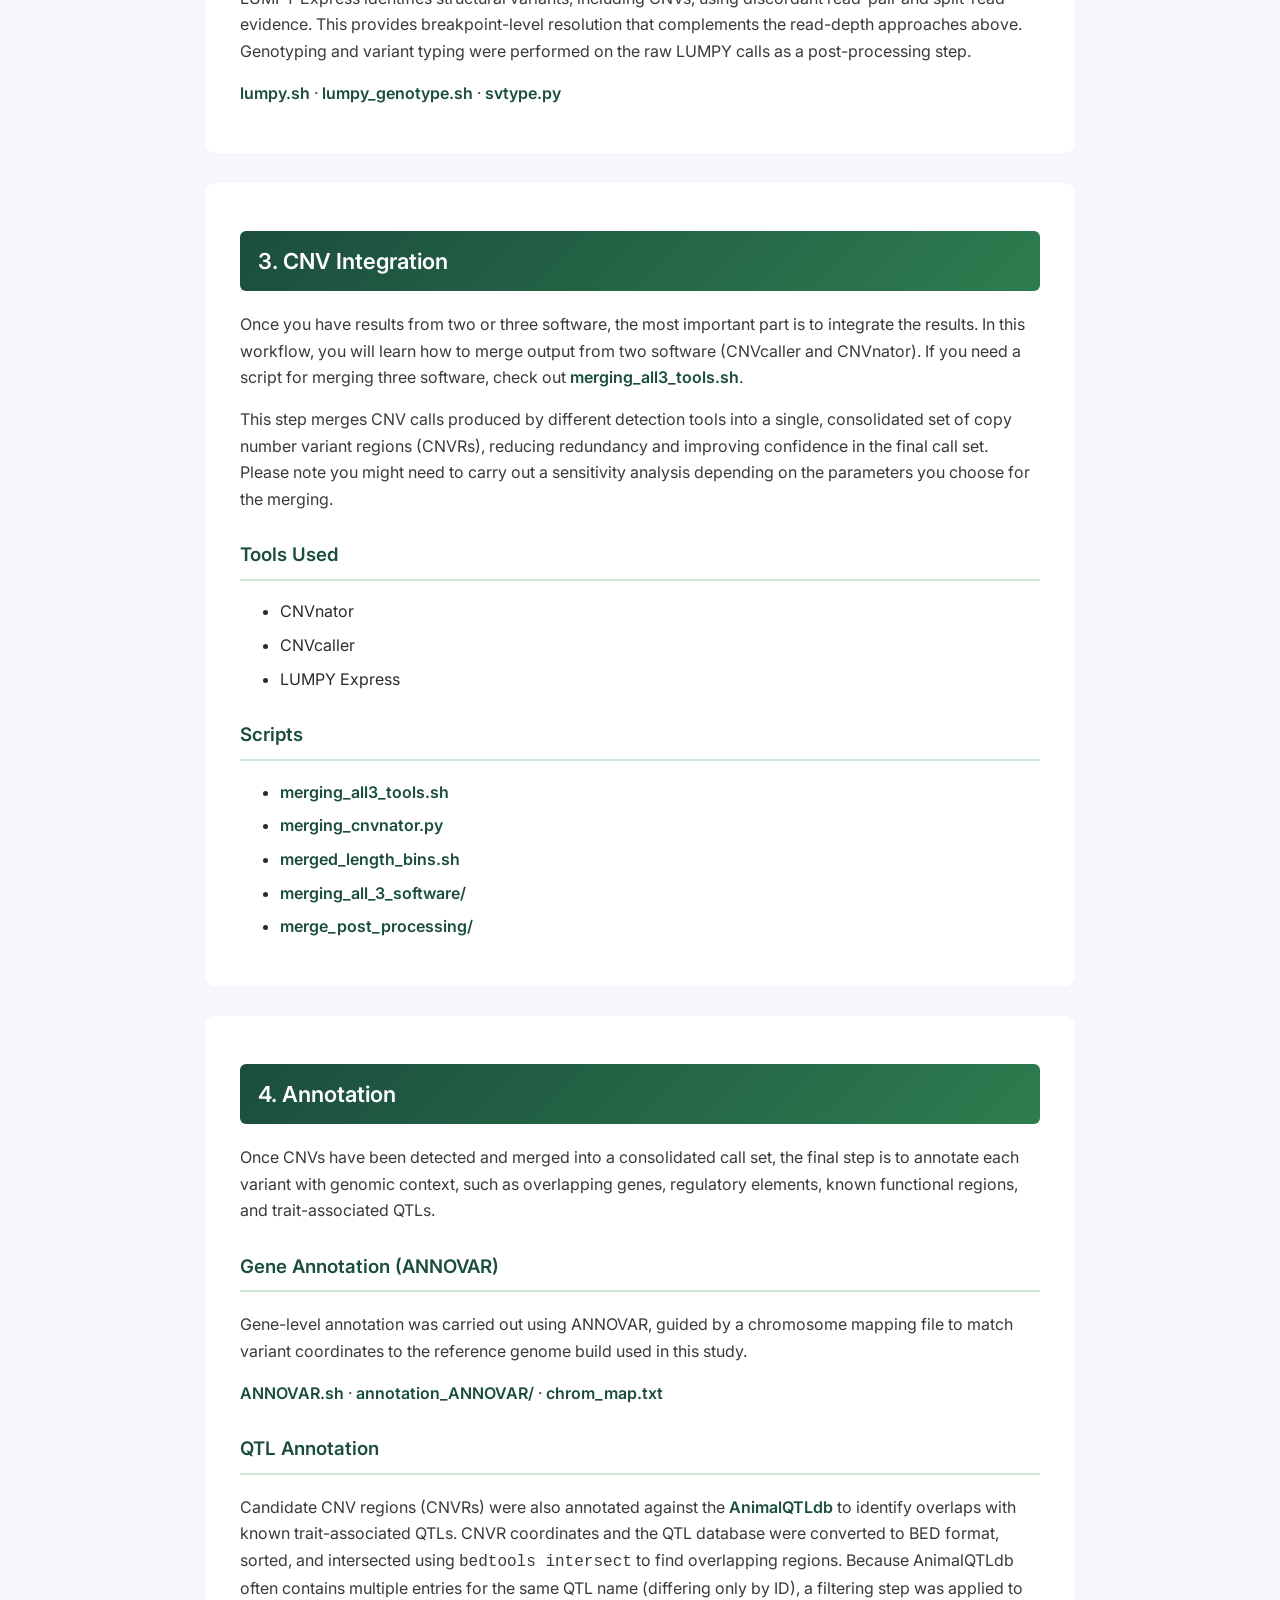
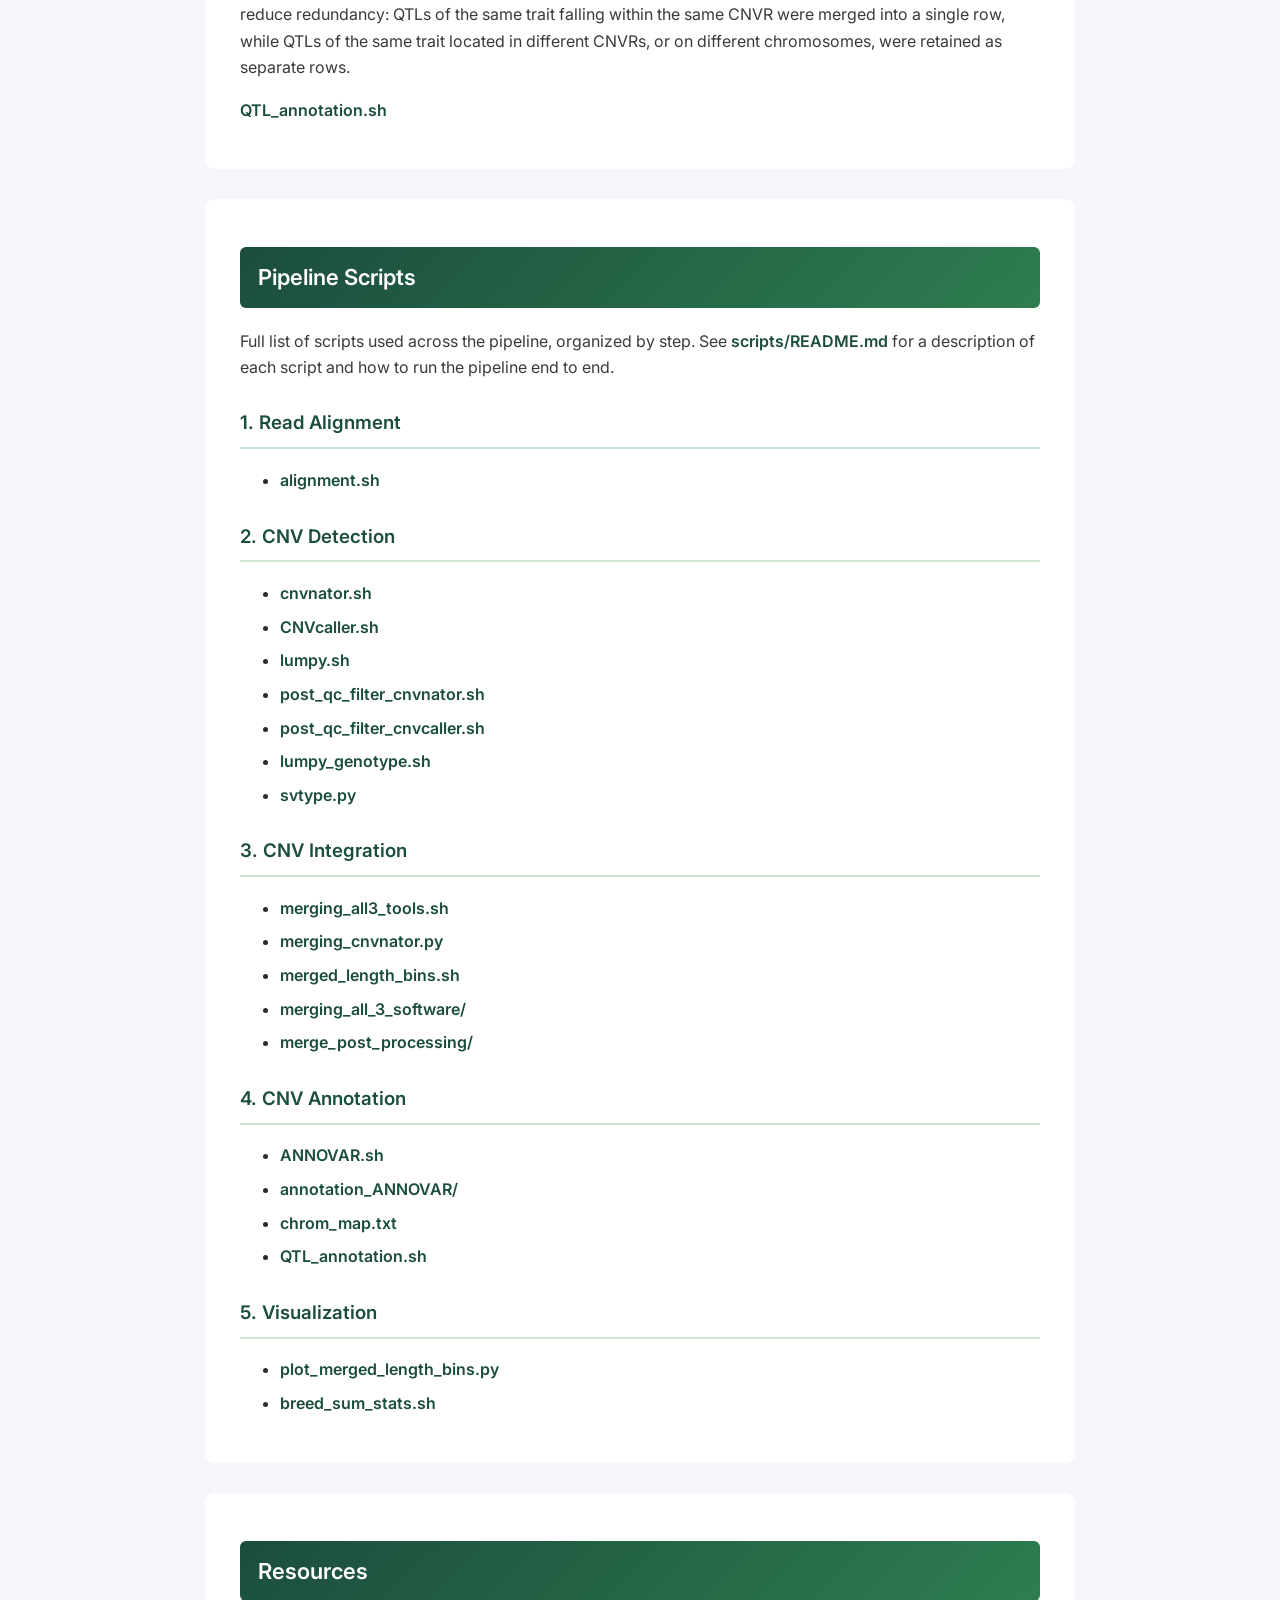
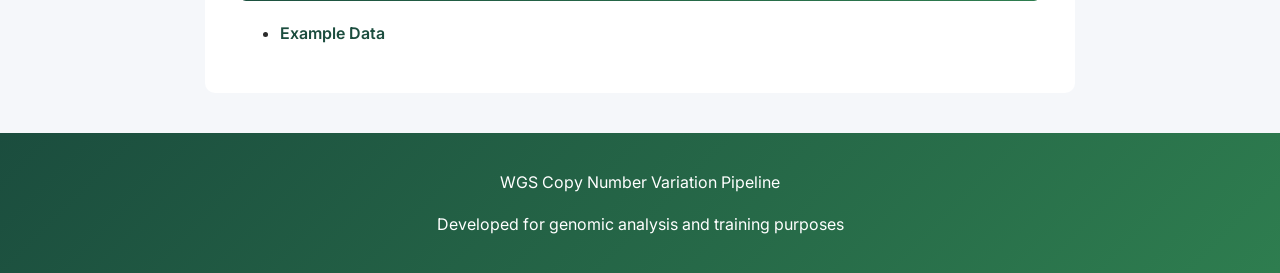
==== commit 9d0cf237: "Update index.html" ====
--- a/index.html
+++ b/index.html
@@ -200,17 +200,36 @@
 <p>
 Once CNVs have been detected and merged into a consolidated call set, the final
 step is to annotate each variant with genomic context, such as overlapping genes,
-regulatory elements, and known functional regions. This step was carried out
-using ANNOVAR, guided by a chromosome mapping file to match variant coordinates
-to the reference genome build used in this study.
-</p>
-<ul>
-<li><a href="scripts/ANNOVAR.sh">ANNOVAR.sh</a></li>
-<li><a href="scripts/annotation_ANNOVAR/">annotation_ANNOVAR/</a></li>
-<li><a href="scripts/chrom_map.txt">chrom_map.txt</a></li>
-</ul>
-</section>
-
+regulatory elements, known functional regions, and trait-associated QTLs.
+</p>
+
+<h3>Gene Annotation (ANNOVAR)</h3>
+<p>
+Gene-level annotation was carried out using ANNOVAR, guided by a chromosome mapping file
+to match variant coordinates to the reference genome build used in this study.
+</p>
+<p>
+<a href="scripts/ANNOVAR.sh">ANNOVAR.sh</a> &middot;
+<a href="scripts/annotation_ANNOVAR/">annotation_ANNOVAR/</a> &middot;
+<a href="scripts/chrom_map.txt">chrom_map.txt</a>
+</p>
+
+<h3>QTL Annotation</h3>
+<p>
+Candidate CNV regions (CNVRs) were also annotated against the
+<a href="https://www.animalgenome.org/cgi-bin/QTLdb/index" target="_blank" rel="noopener">AnimalQTLdb</a>
+to identify overlaps with known trait-associated QTLs. CNVR coordinates and the QTL database were
+converted to BED format, sorted, and intersected using <code>bedtools intersect</code> to find
+overlapping regions. Because AnimalQTLdb often contains multiple entries for the same QTL name
+(differing only by ID), a filtering step was applied to reduce redundancy: QTLs of the same trait
+falling within the same CNVR were merged into a single row, while QTLs of the same trait located
+in different CNVRs, or on different chromosomes, were retained as separate rows.
+</p>
+<p>
+<a href="scripts/QTL_annotation.sh">QTL_annotation.sh</a>
+</p>
+</section>
+    
 <section id="scripts">
 <h2>Pipeline Scripts</h2>
 <p>
@@ -249,6 +268,7 @@
 <li><a href="scripts/ANNOVAR.sh">ANNOVAR.sh</a></li>
 <li><a href="scripts/annotation_ANNOVAR/">annotation_ANNOVAR/</a></li>
 <li><a href="scripts/chrom_map.txt">chrom_map.txt</a></li>
+<li><a href="scripts/QTL_annotation.sh">QTL_annotation.sh</a></li>
 </ul>
 
 <h3>5. Visualization</h3>
--- a/style.css
+++ b/style.css
@@ -1,119 +1,146 @@
+/* Import font */
+@import url('https://fonts.googleapis.com/css2?family=Inter:wght@400;500;600;700&display=swap');
+
 /* General page styling */
-
 body {
-    font-family: Arial, Helvetica, sans-serif;
+    font-family: 'Inter', Arial, Helvetica, sans-serif;
     margin: 0;
     padding: 0;
     background-color: #f5f7fa;
-    color: #333;
+    color: #2b2b2b;
+    line-height: 1.65;
+    font-size: 16px;
 }
 
-
 /* Header */
-
 header {
-    background-color: #1f4e79;
+    background: linear-gradient(135deg, #1b4d3e, #2e7d4f);
     color: white;
     text-align: center;
-    padding: 40px 20px;
+    padding: 50px 20px;
+}
+header h1 {
+    font-size: 34px;
+    font-weight: 700;
+    margin-bottom: 12px;
+    line-height: 1.3;
+}
+header p {
+    font-size: 17px;
+    font-weight: 400;
+    max-width: 700px;
+    margin: 0 auto;
+    opacity: 0.95;
 }
 
-
-header h1 {
-    font-size: 36px;
-    margin-bottom: 10px;
+/* Nav */
+nav {
+    background-color: #eef4ee;
+    padding: 14px 20px;
+    text-align: center;
+}
+nav ul {
+    list-style: none;
+    display: flex;
+    flex-wrap: wrap;
+    justify-content: center;
+    gap: 24px;
+    margin: 0;
+    padding: 0;
+}
+nav a {
+    color: #1b4d3e;
+    font-weight: 600;
+    font-size: 14px;
 }
 
-
-header p {
-    font-size: 18px;
-}
-
-
-
 /* Sections */
-
 section {
     background: white;
     margin: 30px auto;
-    padding: 25px;
-    max-width: 1000px;
+    padding: 30px 35px;
+    max-width: 800px;
     border-radius: 10px;
 }
-
-
+section p {
+    text-align: left;
+    margin-bottom: 16px;
+    color: #3a3a3a;
+}
 h2 {
-    color: #1f4e79;
-    border-bottom: 2px solid #ddd;
-    padding-bottom: 10px;
+    color: white;
+    background: linear-gradient(135deg, #1b4d3e, #2e7d4f);
+    padding: 12px 18px;
+    border-radius: 6px;
+    font-size: 22px;
+    font-weight: 600;
+    margin-bottom: 20px;
+}
+h3 {
+    color: #1b4d3e;
+    border-bottom: 2px solid #cde5d3;
+    padding-bottom: 8px;
+    margin-top: 28px;
+    font-weight: 600;
+}
+h4 {
+    color: #2e7d4f;
+    margin-top: 20px;
+    font-weight: 600;
 }
 
-
-
 /* Workflow boxes */
-
 .workflow {
     display: grid;
     grid-template-columns: repeat(auto-fit, minmax(220px, 1fr));
     gap: 20px;
 }
-
-
 .workflow div {
-
-    background-color: #eef4fb;
-    padding: 20px;
+    background: linear-gradient(135deg, #eef7f0, #d9ecdd);
+    padding: 22px;
     border-radius: 8px;
     text-align: center;
-
+}
+.workflow h3 {
+    color: #1b4d3e;
+    border-bottom: none;
+    margin-top: 0;
 }
 
-
-.workflow h3 {
-
-    color: #1f4e79;
-
+/* Links */
+a {
+    color: #1b4d3e;
+    text-decoration: none;
+    font-weight: 600;
+}
+a:hover {
+    text-decoration: underline;
 }
 
-
-
-/* Links */
-
-a {
-
-    color: #1f4e79;
+/* Buttons (e.g. Download-style links) */
+.btn {
+    display: inline-block;
+    background: linear-gradient(135deg, #1b4d3e, #2e7d4f);
+    color: white;
+    padding: 8px 16px;
+    border-radius: 6px;
+}
+.btn:hover {
     text-decoration: none;
-    font-weight: bold;
-
+    opacity: 0.9;
 }
 
-
-a:hover {
-
-    text-decoration: underline;
-
+/* Lists */
+li {
+    margin: 8px 0;
+    line-height: 1.6;
 }
 
-
-
-/* Lists */
-
-li {
-
-    margin: 10px;
-
-}
-
-
-
 /* Footer */
-
 footer {
-
     text-align: center;
-    background-color: #1f4e79;
+    background: linear-gradient(135deg, #1b4d3e, #2e7d4f);
     color: white;
     padding: 20px;
     margin-top: 40px;
-
 }
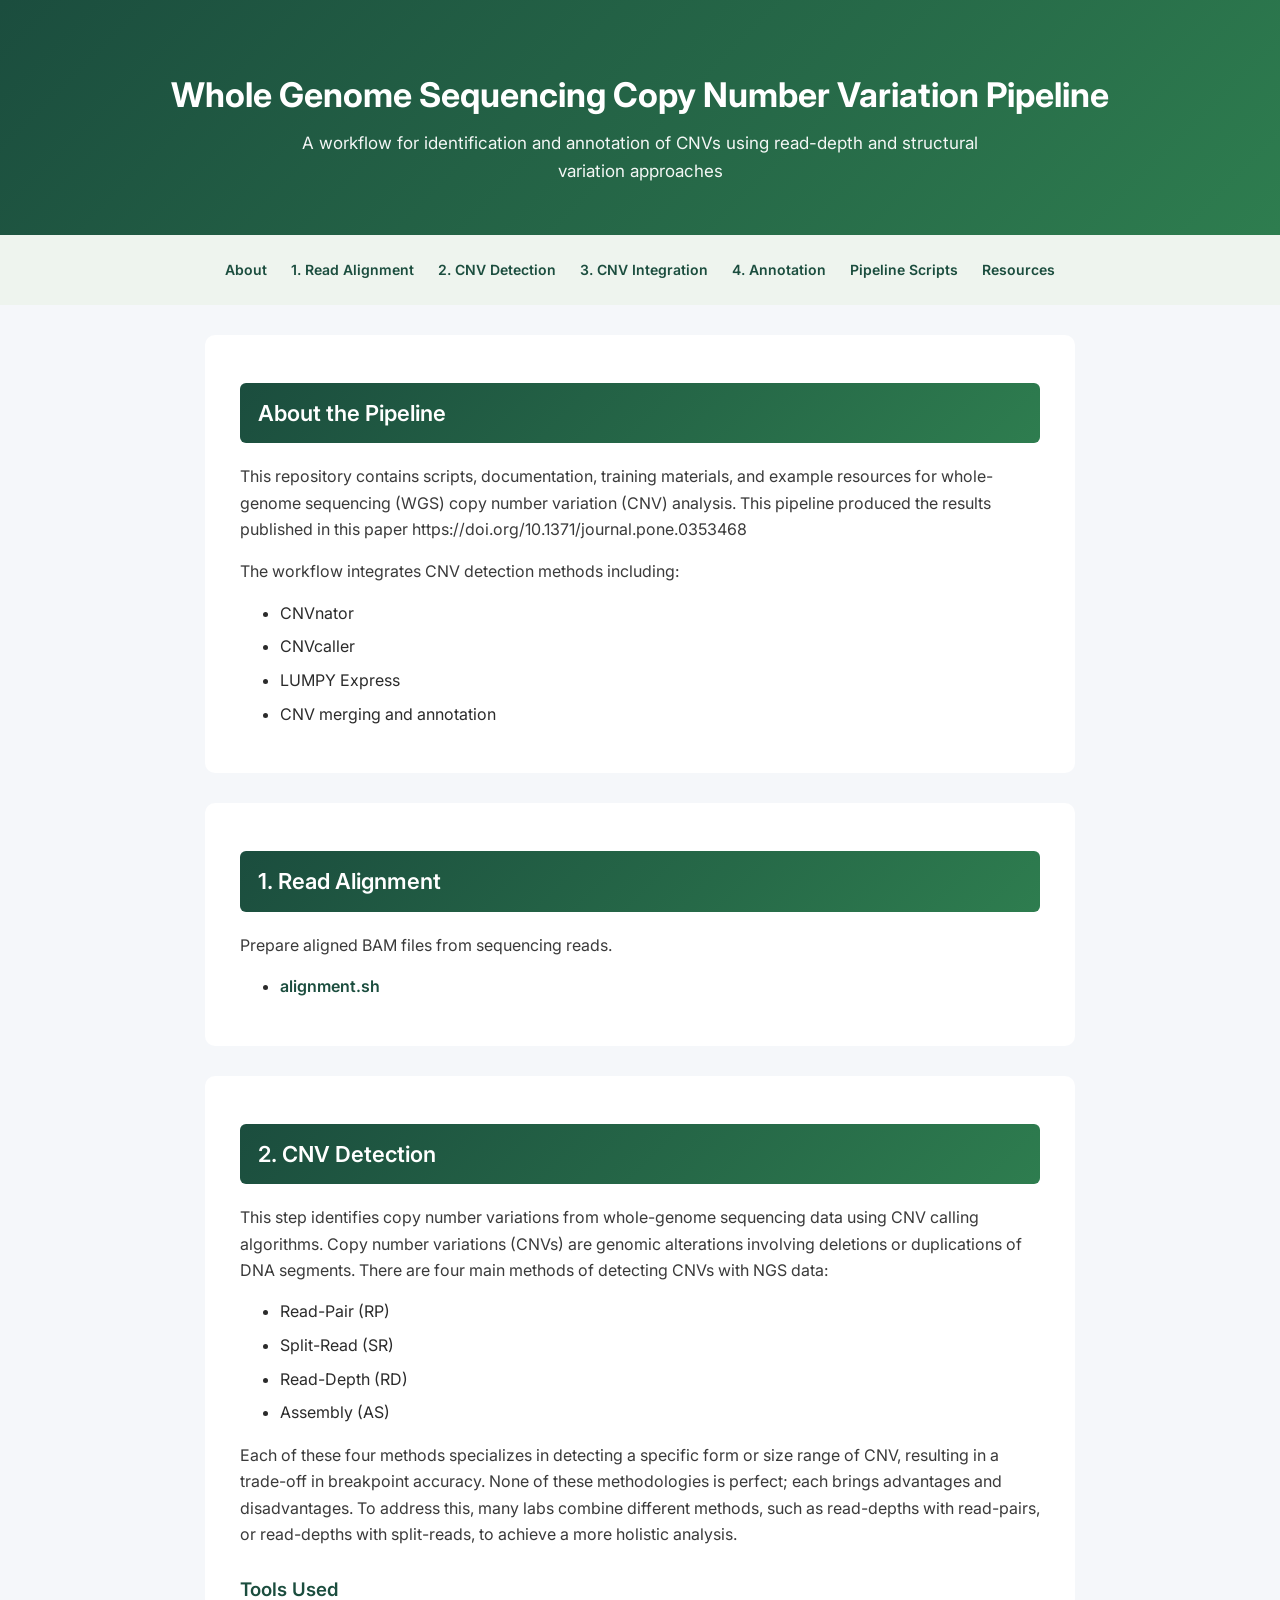
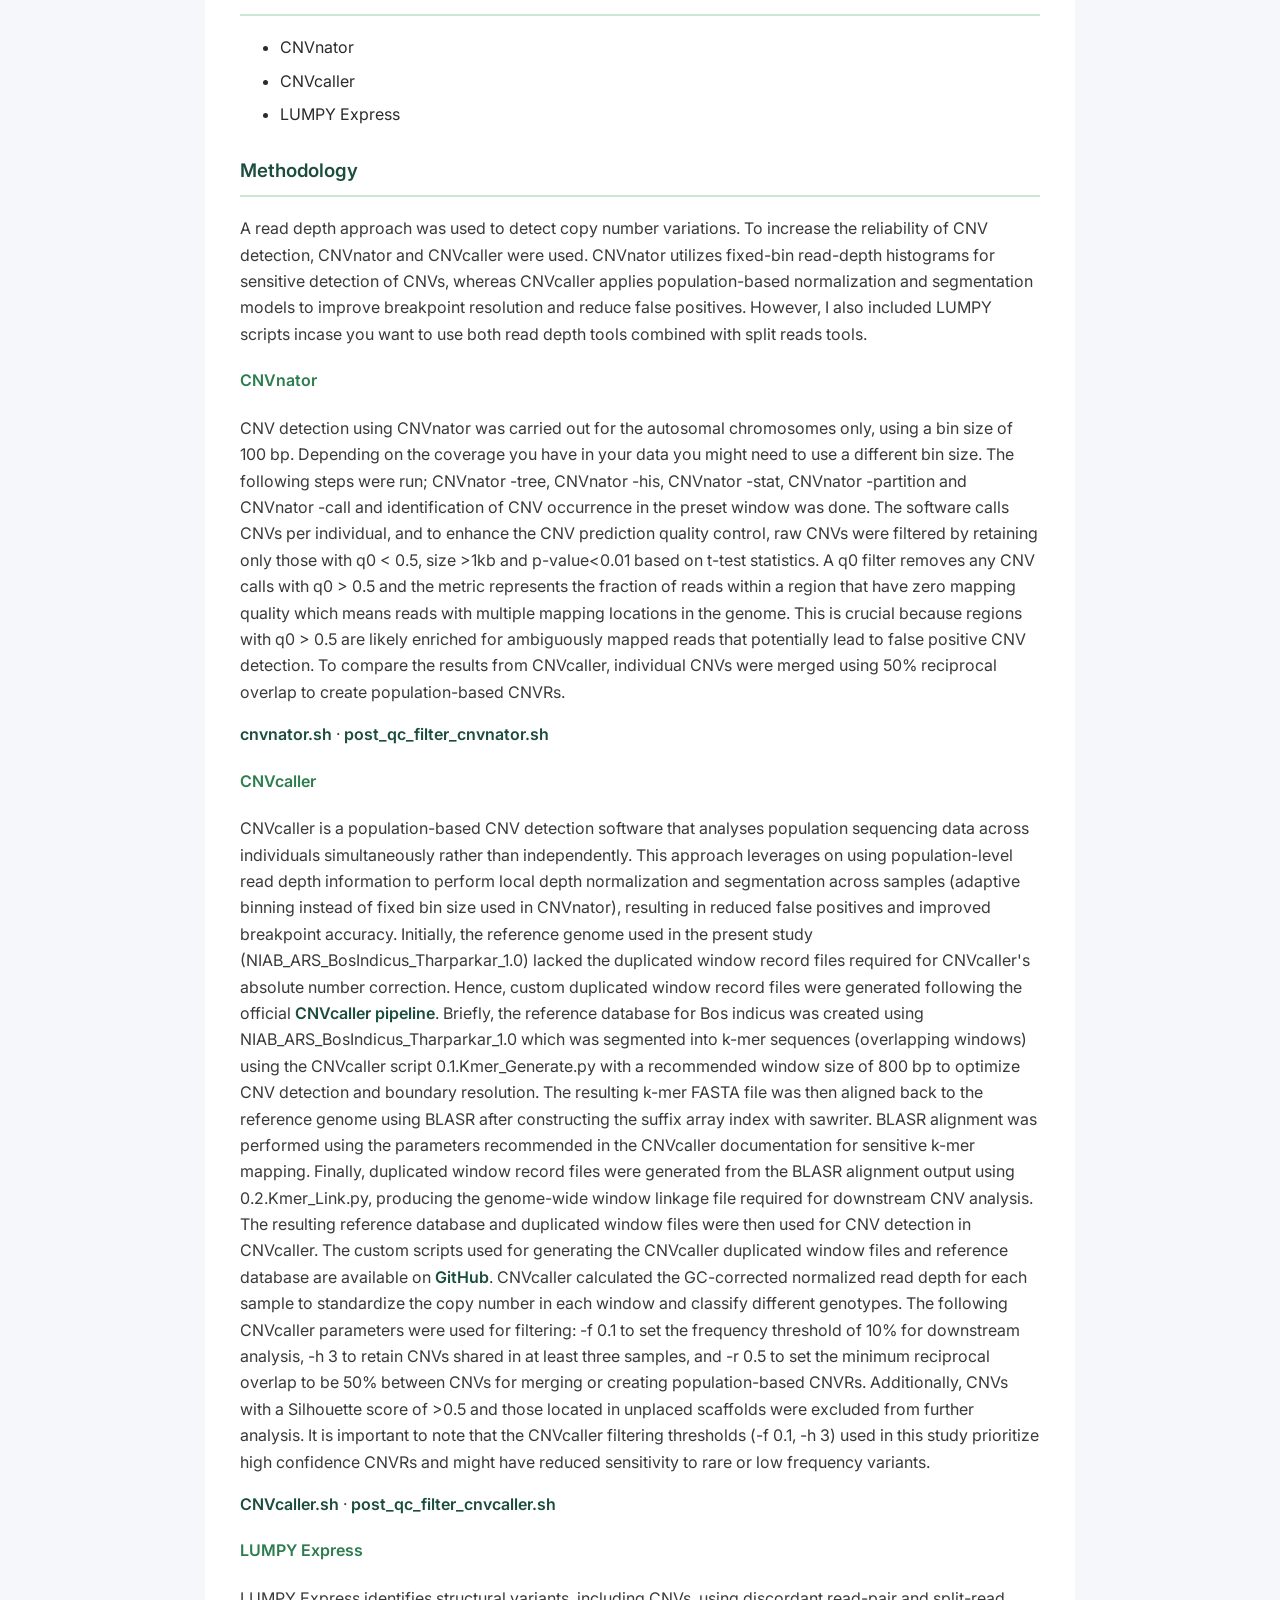
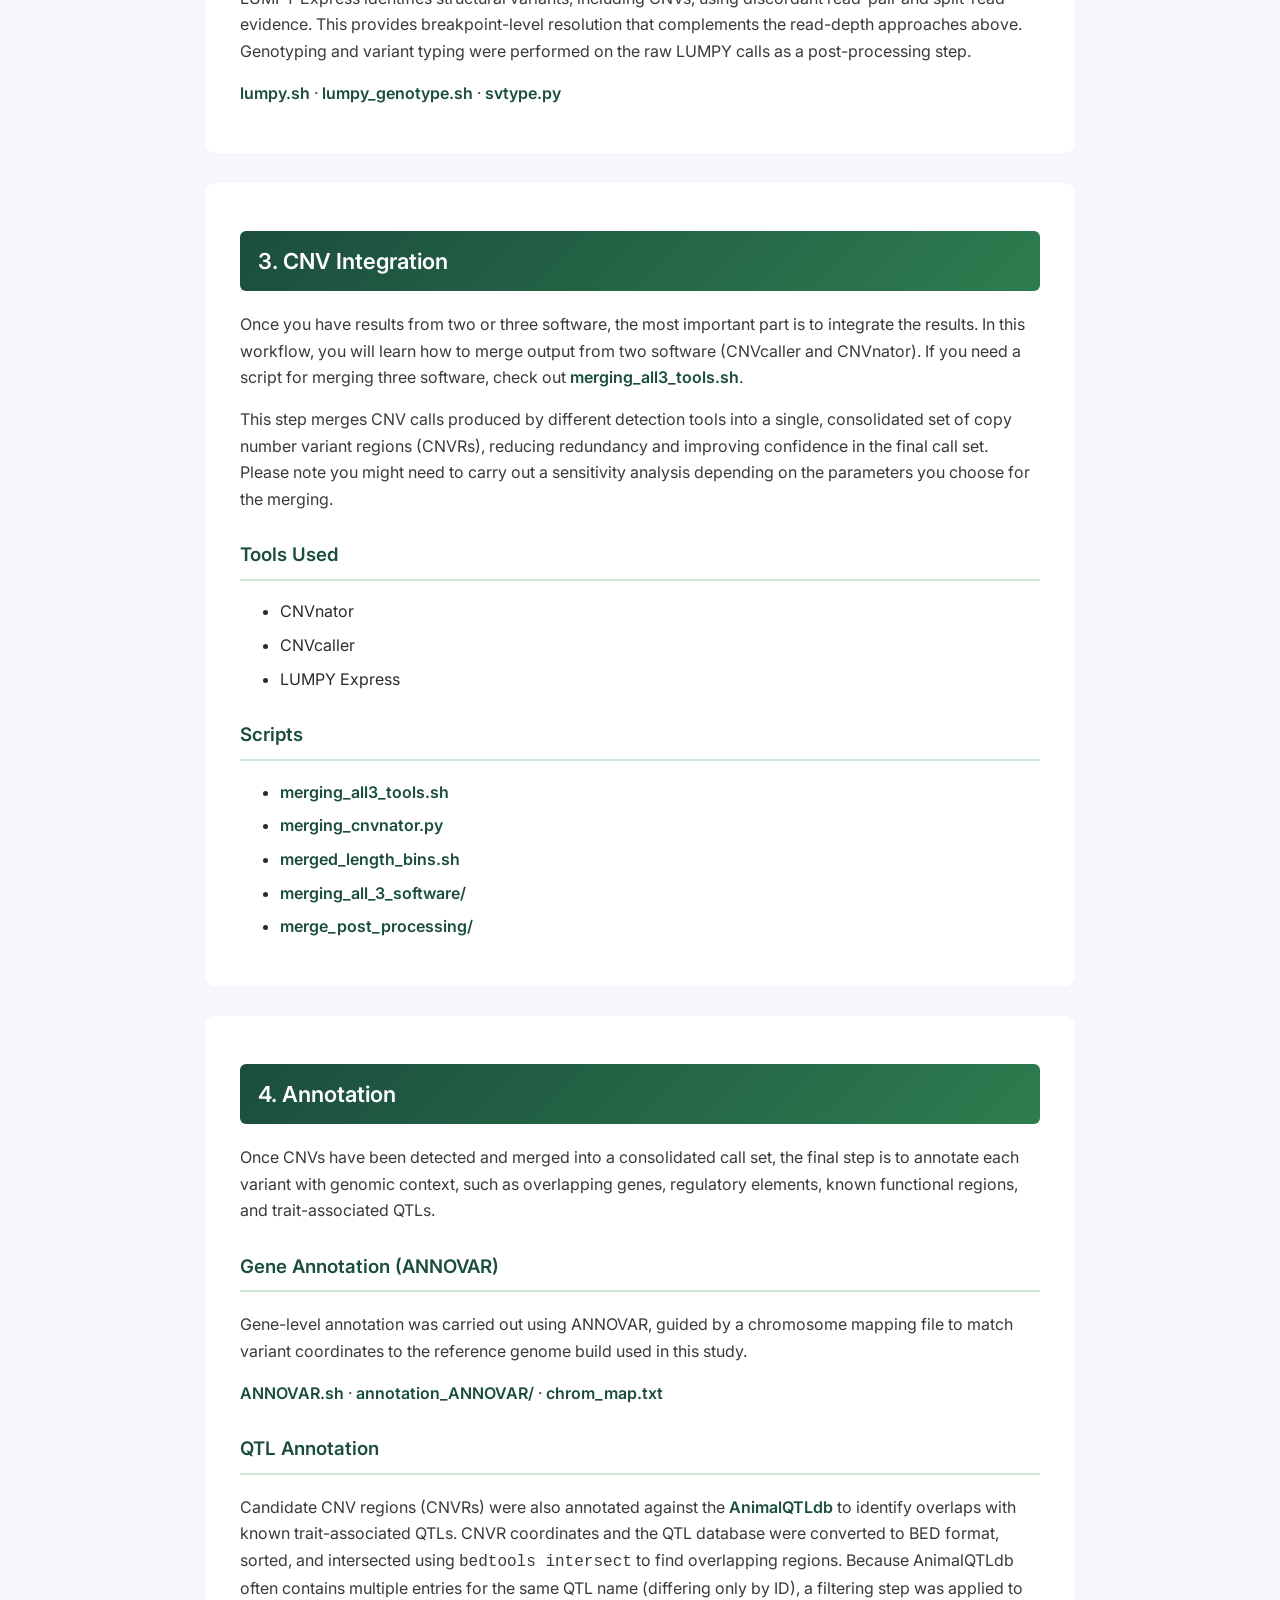
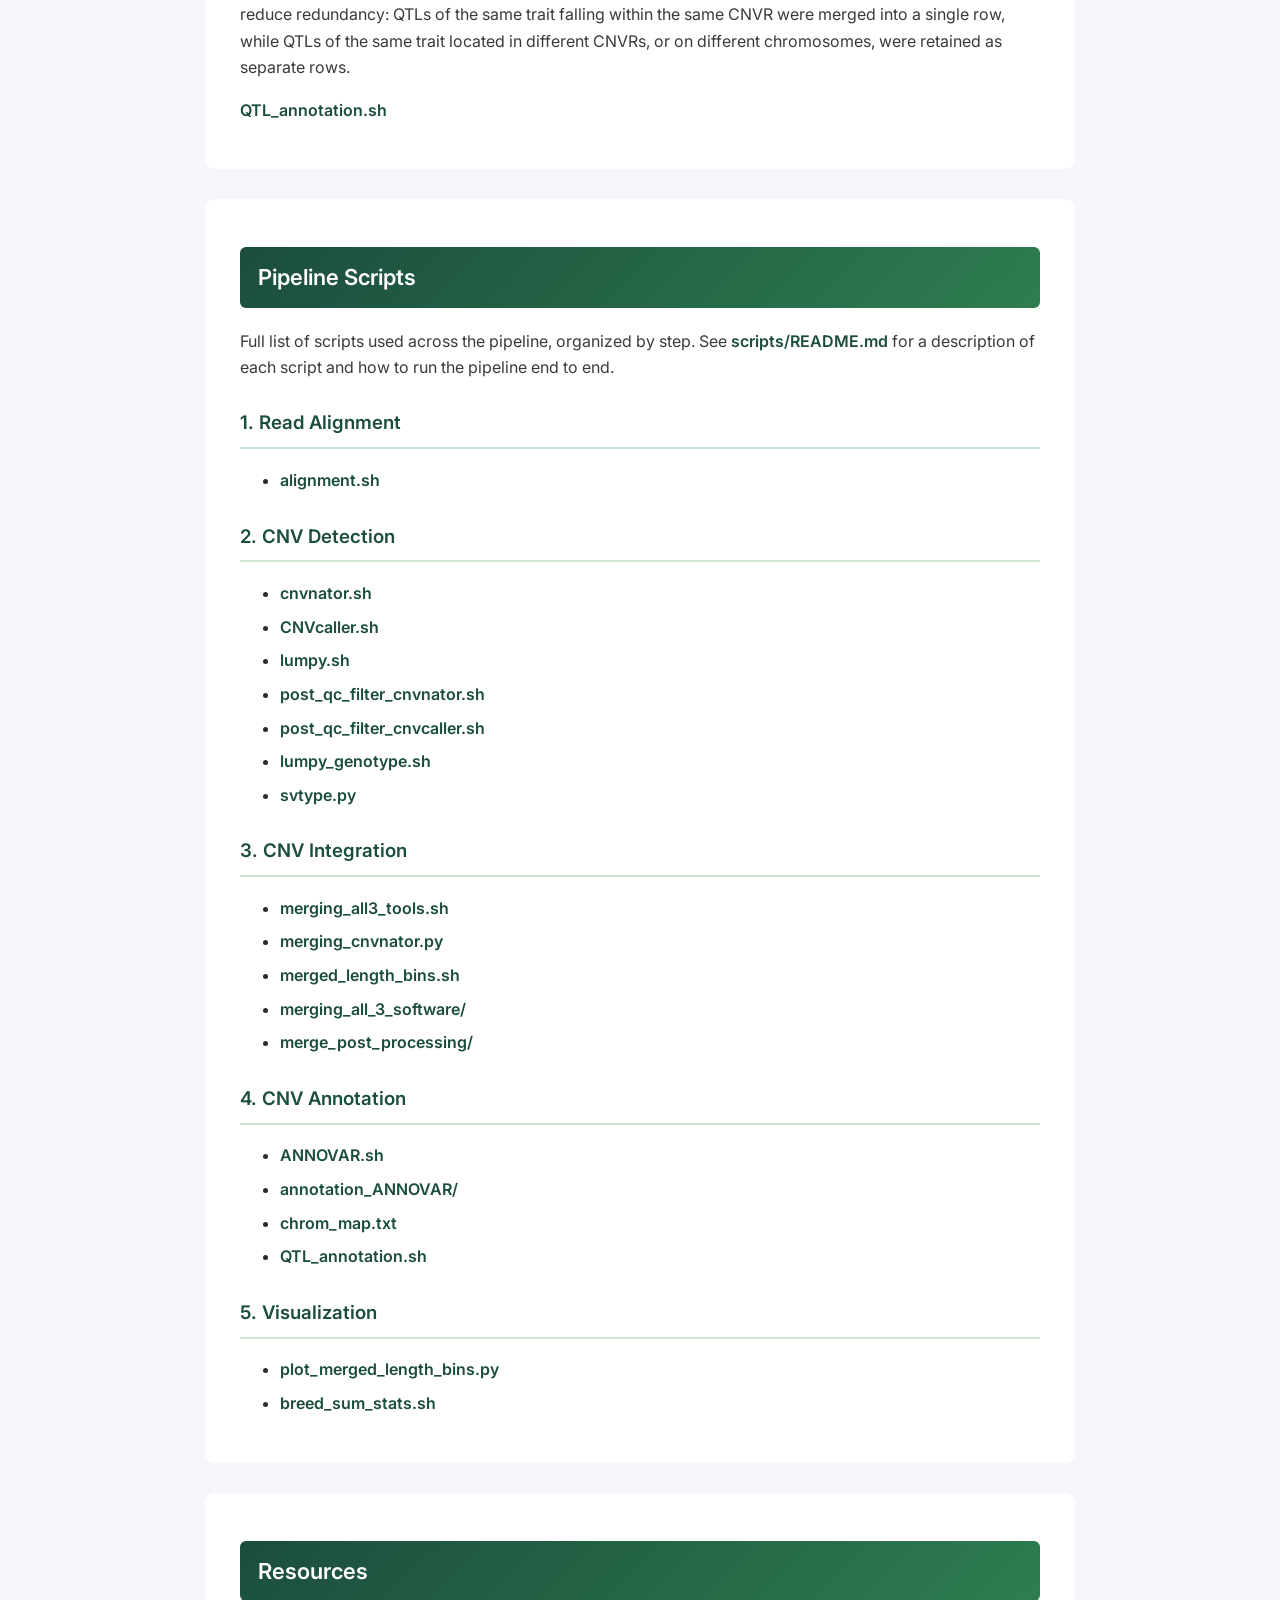
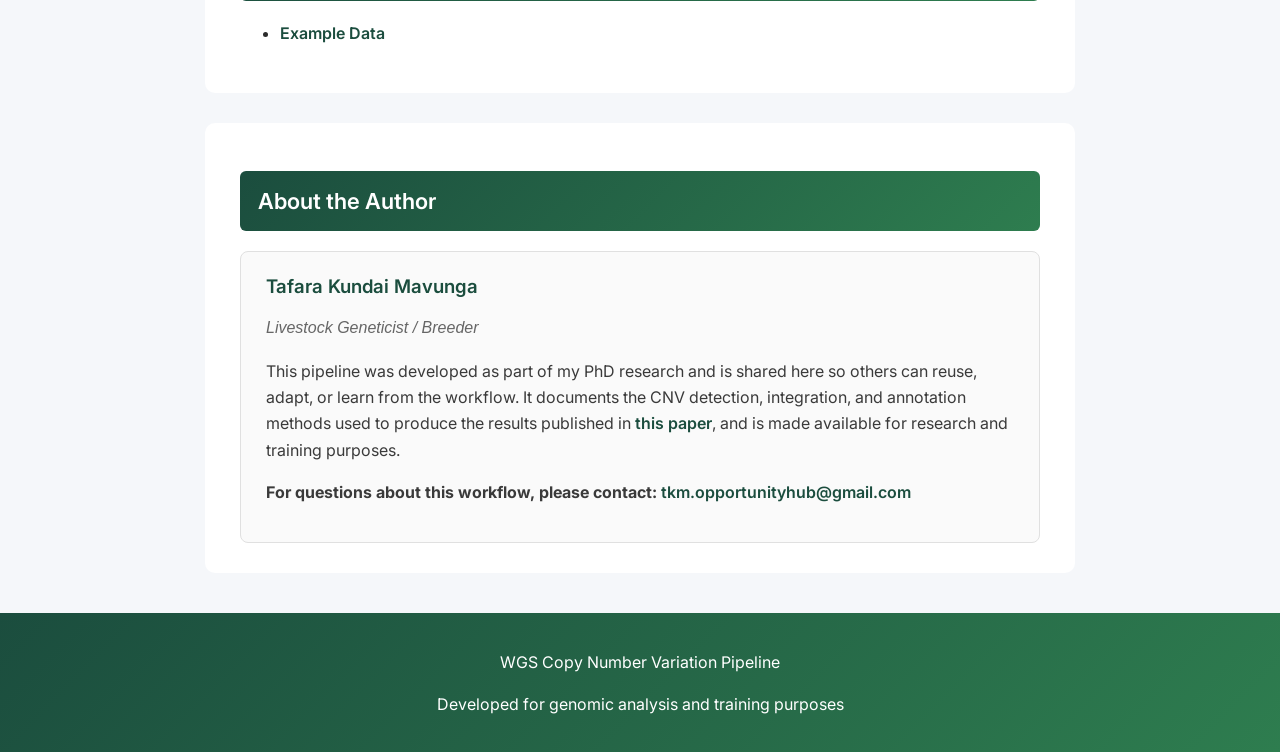
==== commit 37170239: "Update index.html" ====
--- a/index.html
+++ b/index.html
@@ -288,7 +288,25 @@
 </li>
 </ul>
 </section>
-
+<section id="author">
+<h2>About the Author</h2>
+<div class="author-card">
+<h3>Tafara Kundai Mavunga</h3>
+<p class="author-title">Livestock Geneticist / Breeder</p>
+<p>
+This pipeline was developed as part of my PhD research and is shared here so
+others can reuse, adapt, or learn from the workflow. It documents the CNV
+detection, integration, and annotation methods used to produce the results
+published in
+<a href="https://doi.org/10.1371/journal.pone.0353468" target="_blank" rel="noopener">this paper</a>,
+and is made available for research and training purposes.
+</p>
+<p>
+<strong>For questions about this workflow, please contact:</strong>
+<a href="mailto:tkm.opportunityhub@gmail.com">tkm.opportunityhub@gmail.com</a>
+</p>
+</div>
+</section>
 <footer>
 <p>
 WGS Copy Number Variation Pipeline
--- a/style.css
+++ b/style.css
@@ -144,3 +144,21 @@
     padding: 20px;
     margin-top: 40px;
 }
+
+.author-card {
+    background-color: #fafafa;
+    border: 1px solid #e0e0e0;
+    border-radius: 8px;
+    padding: 20px 25px;
+}
+.author-card h3 {
+    border-bottom: none;
+    margin-top: 0;
+    margin-bottom: 4px;
+}
+.author-title {
+    color: #666;
+    font-style: italic;
+    margin-top: 0;
+    margin-bottom: 16px;
+}
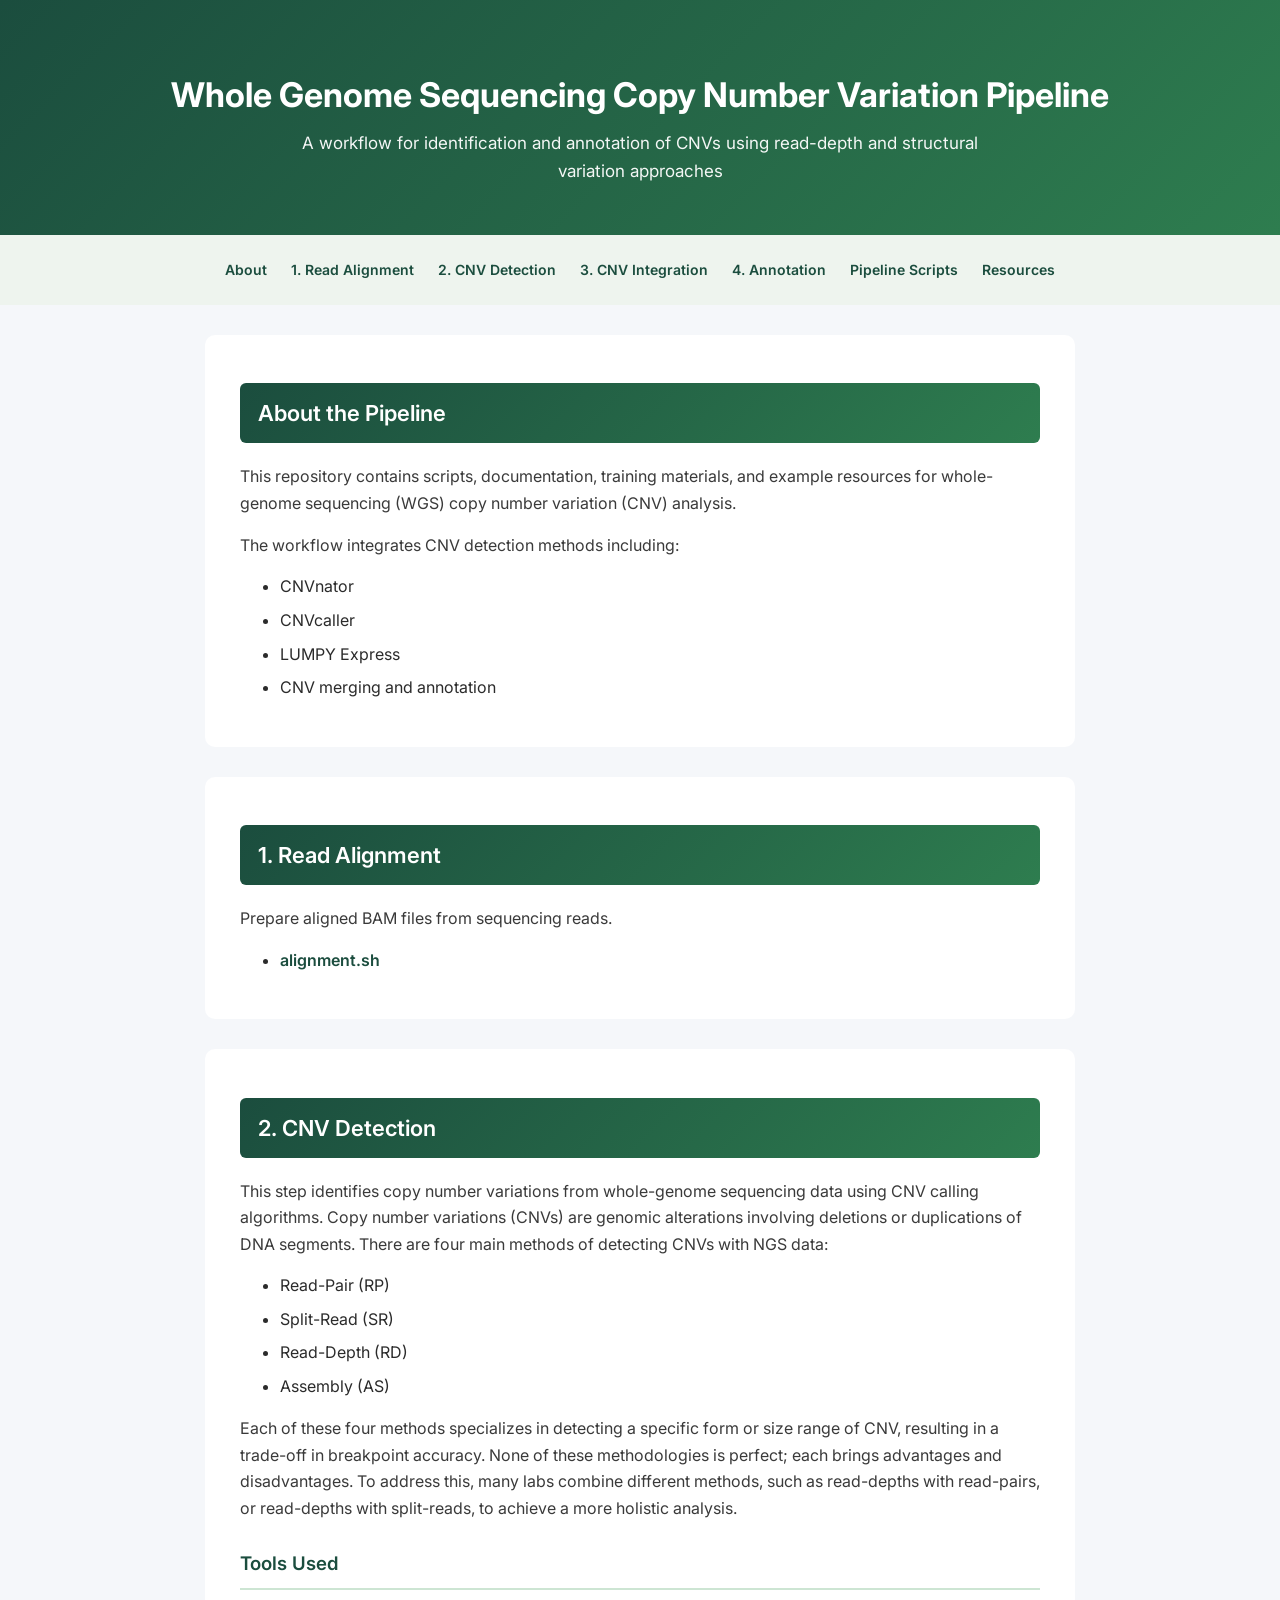
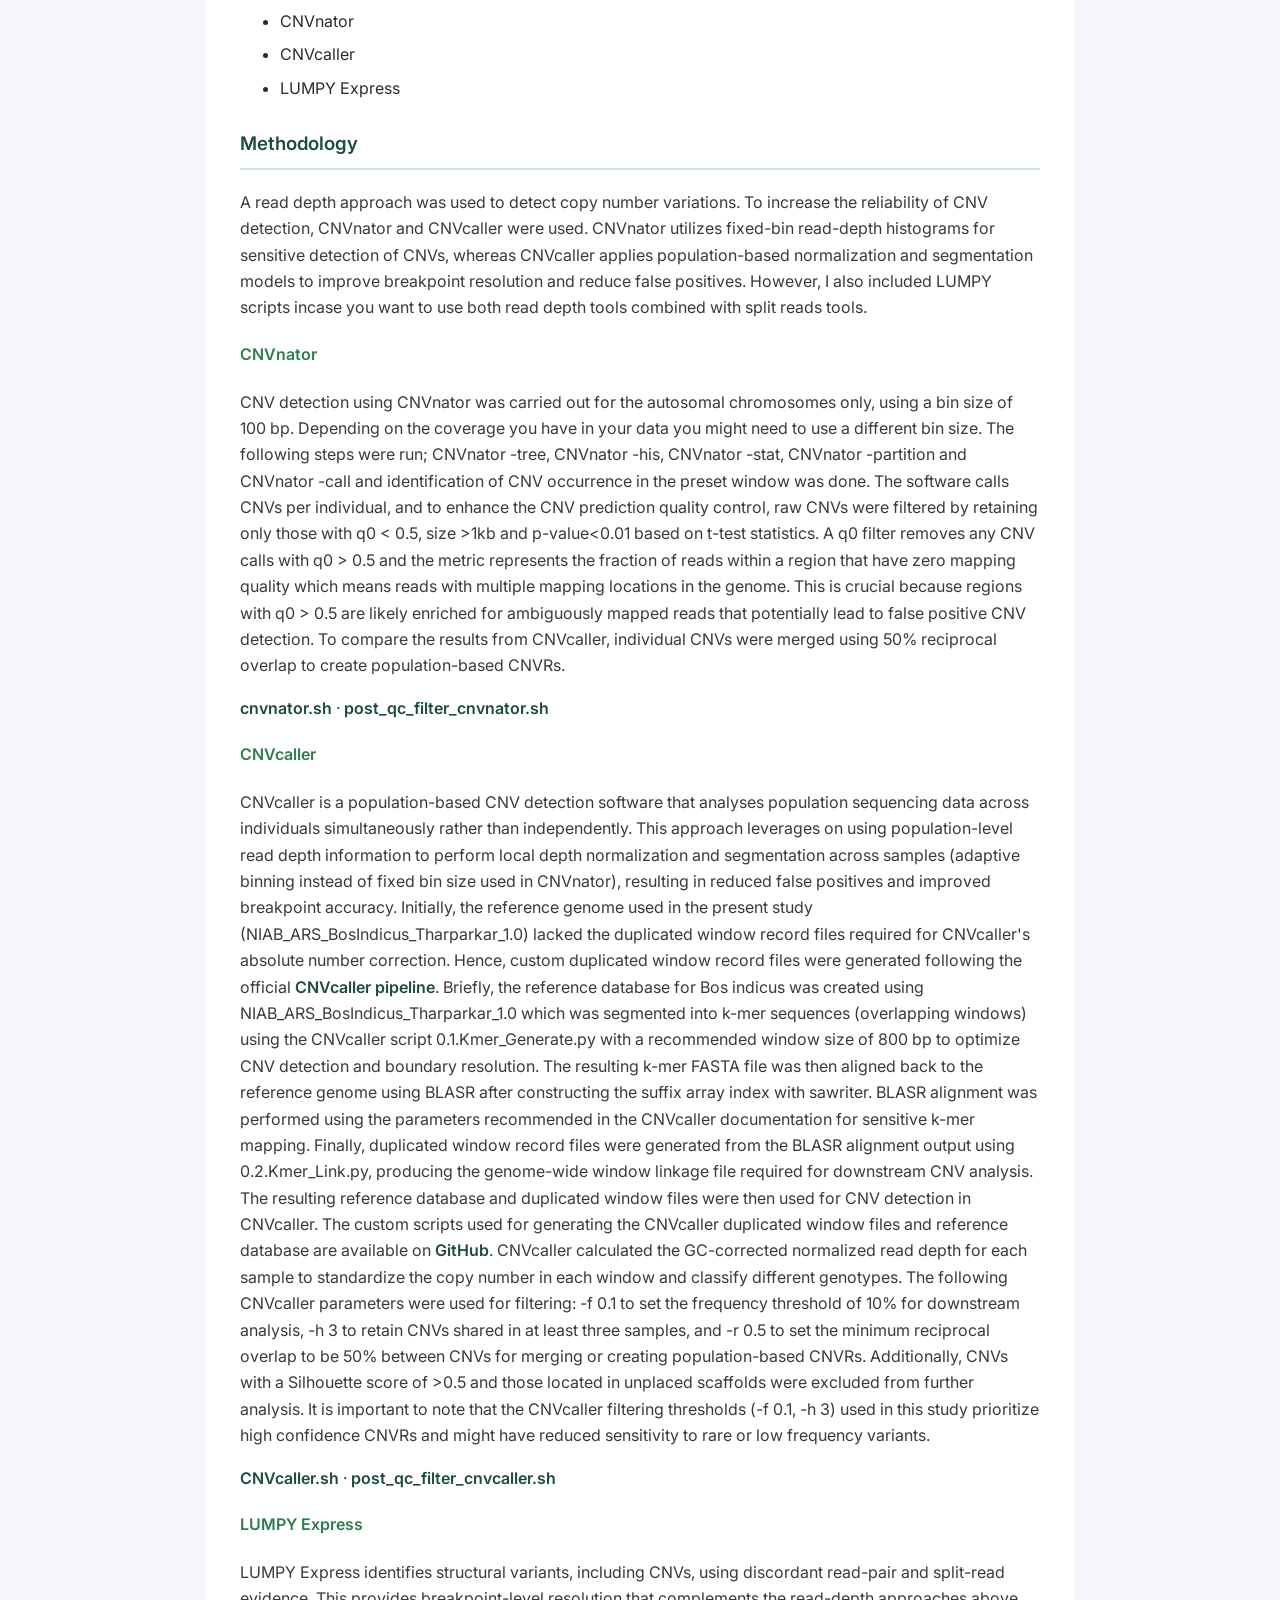
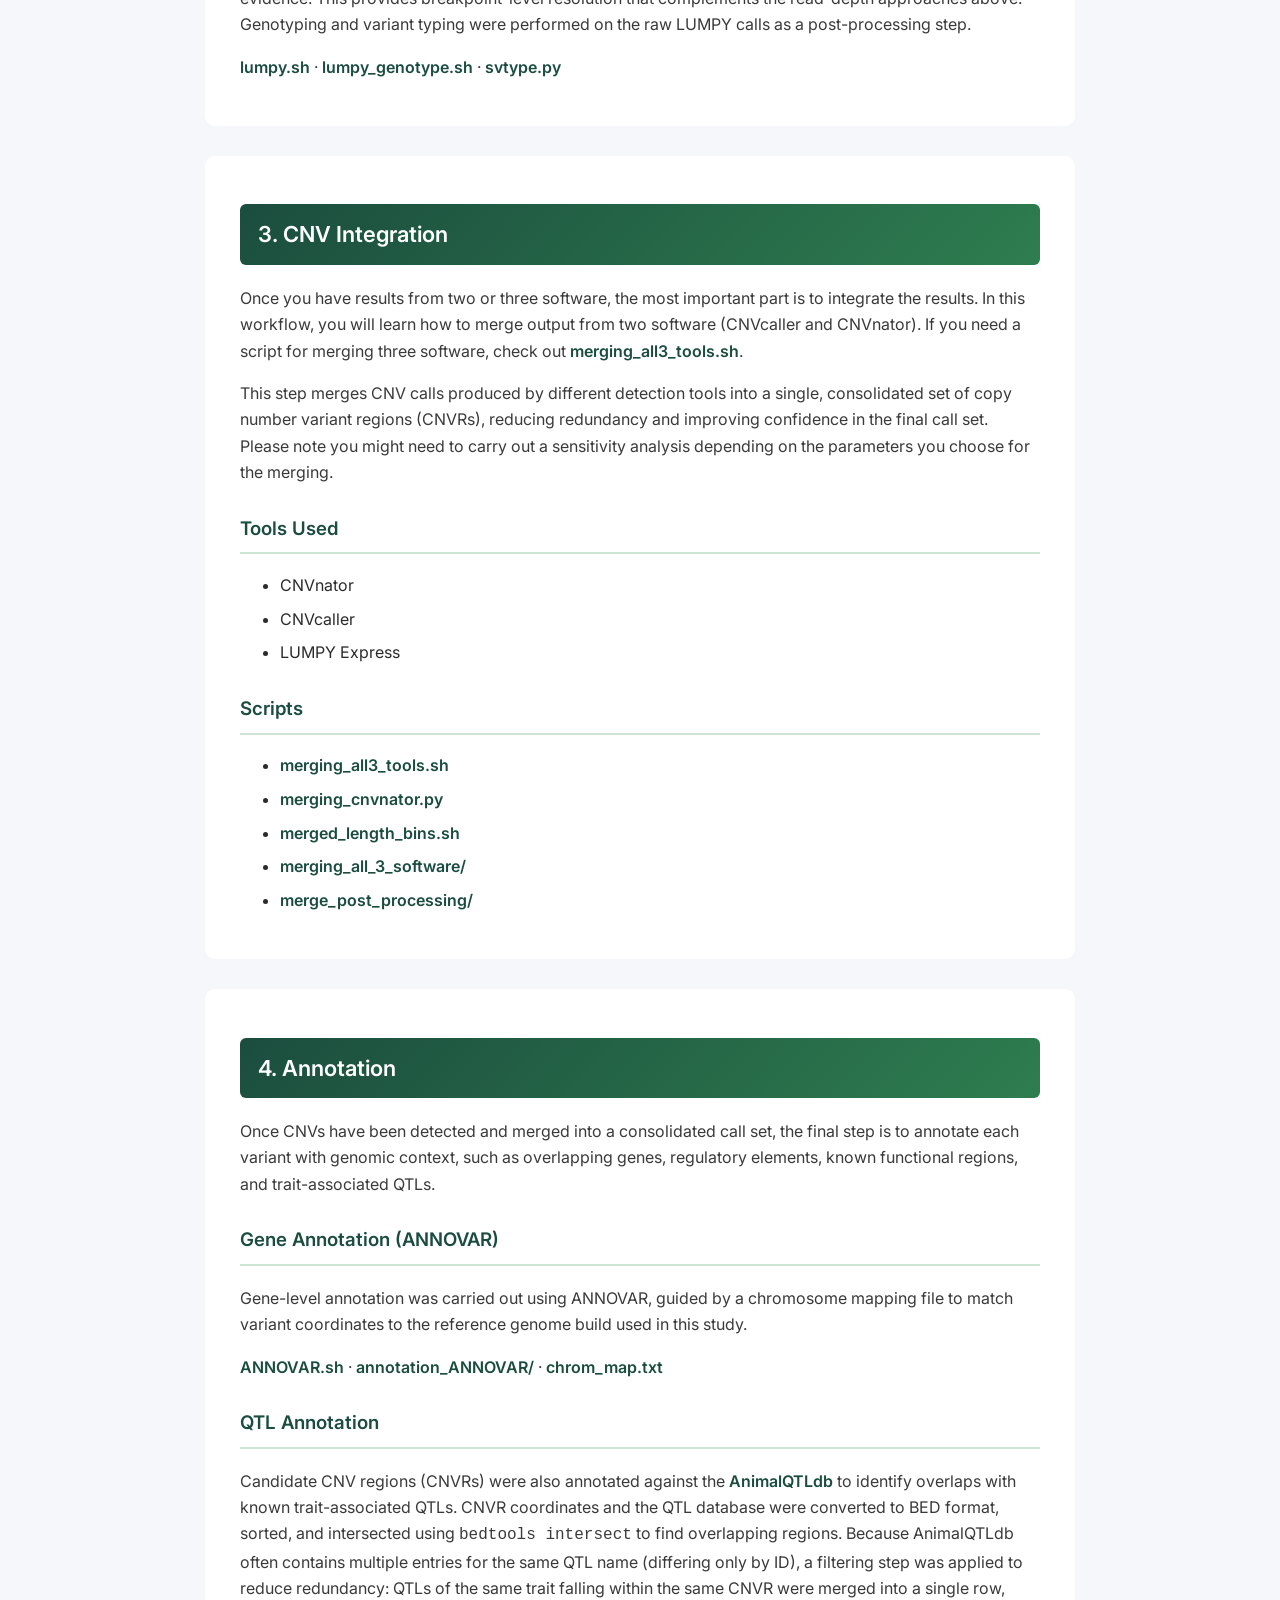
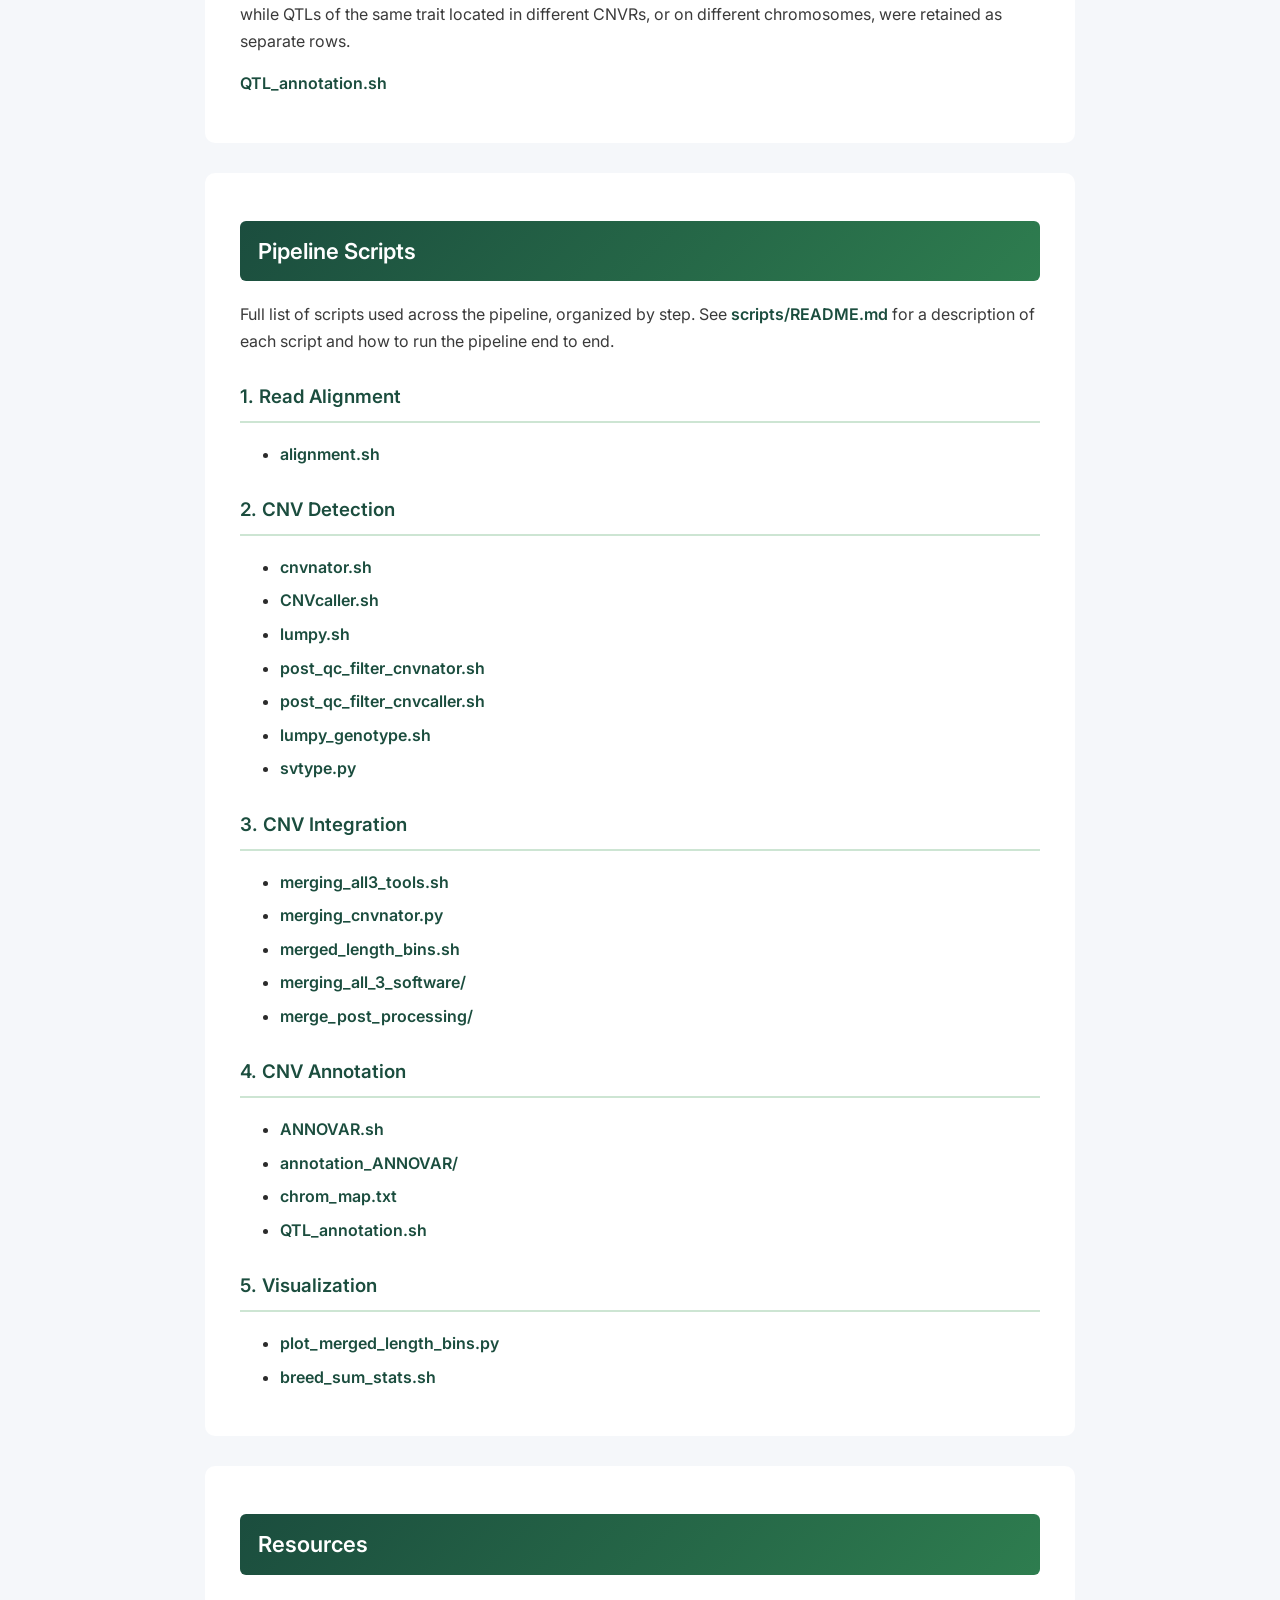
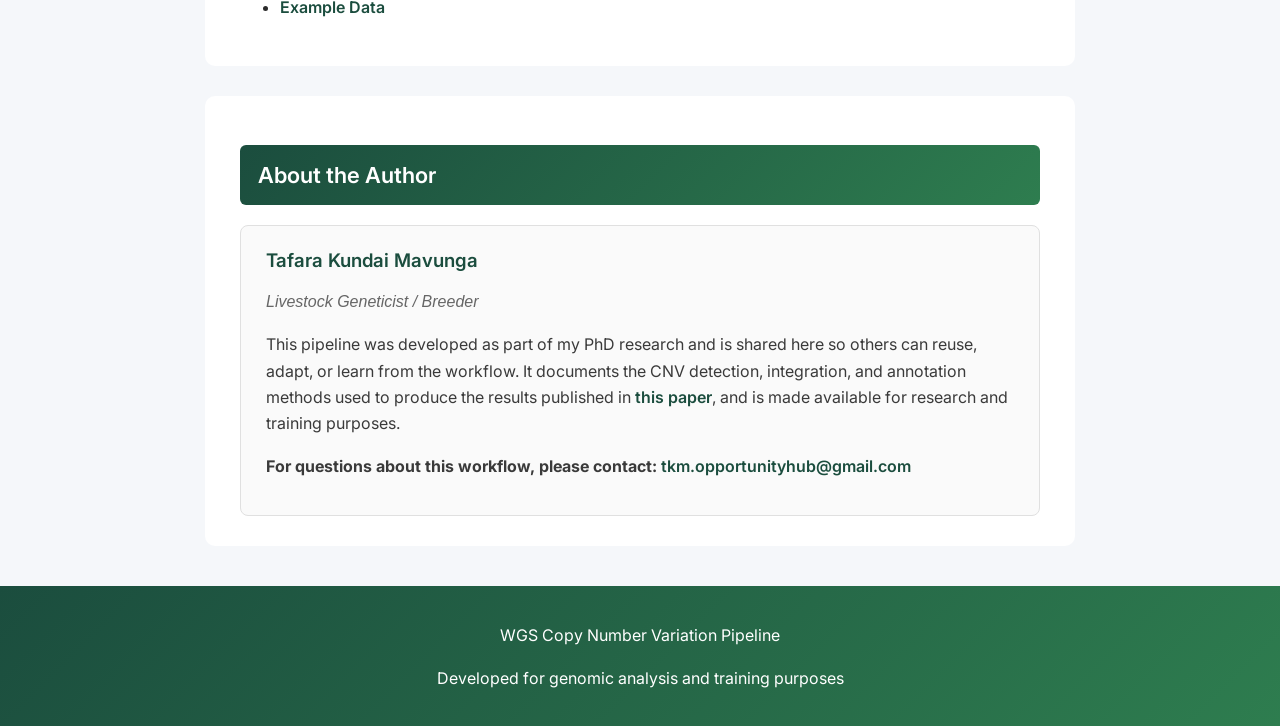
==== commit bfa3d624: "Update index.html" ====
--- a/index.html
+++ b/index.html
@@ -32,7 +32,7 @@
 <p>
 This repository contains scripts, documentation, training materials,
 and example resources for whole-genome sequencing (WGS) copy number
-variation (CNV) analysis. This pipeline produced the results published in this paper https://doi.org/10.1371/journal.pone.0353468 
+variation (CNV) analysis. 
 </p>
 <p>
 The workflow integrates CNV detection methods including:
